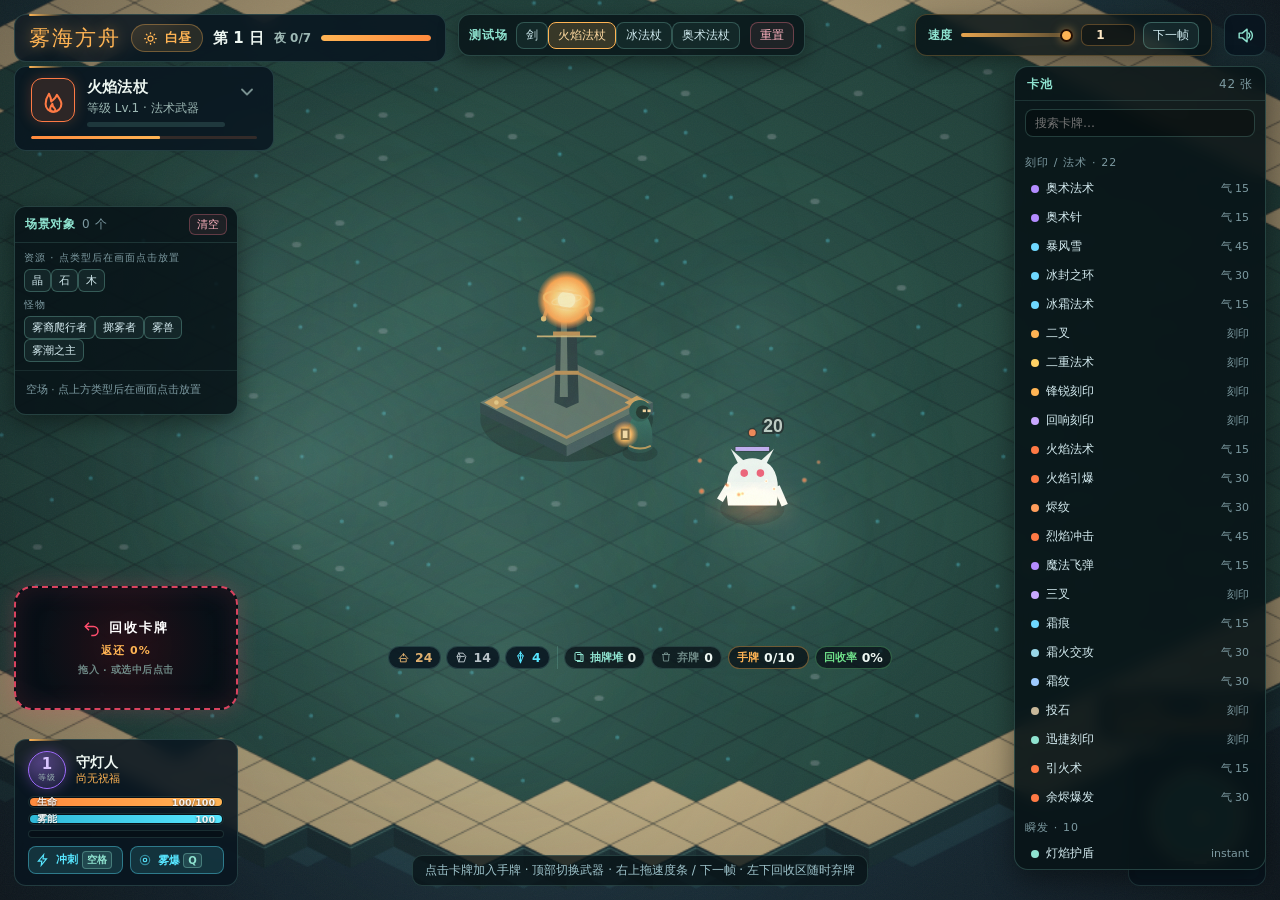
==== testbed.html @ d6f7fd25 "feat(combat): 统一分叉实体弹道并新增测试场 - 分叉弹道改为二次贝塞尔实体：出膛偏角、曲线汇聚、途中按实体碰撞结算 - 余烬爆发改为纯刻印修饰，落点取前一张卡，不独立施放 - 投石特效改" ====
<!DOCTYPE html>
<html lang="zh-CN">
<head>
<meta charset="UTF-8">
<meta name="viewport" content="width=device-width, initial-scale=1.0, maximum-scale=1.0, user-scalable=no">
<title>雾海方舟 · 测试场</title>
<link rel="icon" type="image/svg+xml" href="assets/favicon.svg">
<link rel="stylesheet" href="css/style.css">
<style>
  /* 测试场：隐藏开局、暂停、黎明、结算、存档、图鉴等流程层 */
  #menu,#dawnOv,#pauseOv,#endOv,#slotOv,#confirmOv,#codexOv{display:none!important;}
  #btnPause,#btnNight{display:none!important;}
  /* 顶部武器切换：紧贴流程 HUD 右侧（位置由 JS 量 topLeft 后锚定） */
  #tbWeap{position:fixed;top:14px;left:320px;height:42px;z-index:40;display:flex;align-items:center;gap:6px;
    padding:0 10px;border-radius:12px;background:rgba(8,20,24,.82);border:1px solid rgba(143,227,208,.22);
    box-shadow:0 6px 20px rgba(0,0,0,.35);backdrop-filter:blur(6px);font-size:12px;color:#bfe8f5;white-space:nowrap;}
  #tbWeap>b{color:#8fe3d0;letter-spacing:.08em;font-weight:700;margin-right:2px;}
  .tbWeap{border:1px solid rgba(143,227,208,.25);background:rgba(143,227,208,.06);color:#cfe9ee;
    border-radius:8px;padding:4px 9px;font-size:12px;cursor:pointer;transition:.15s;font-family:inherit;}
  .tbWeap:hover{background:rgba(143,227,208,.16);border-color:rgba(143,227,208,.5);}
  .tbWeap.on{background:rgba(255,180,84,.18);border-color:#ffb454;color:#ffd9a0;}
  #tbWeap #tbReset{margin-left:4px;border-color:rgba(255,122,144,.35);color:#ffb3c0;background:rgba(255,122,144,.08);}
  /* 顶部速度控制：紧贴右上按钮组左侧（位置由 JS 量 topRight 后锚定） */
  #tbSpeed{position:fixed;top:14px;right:70px;height:42px;z-index:40;display:flex;align-items:center;gap:8px;
    padding:0 12px;border-radius:12px;background:rgba(8,20,24,.82);border:1px solid rgba(255,180,84,.26);
    box-shadow:0 6px 20px rgba(0,0,0,.35);backdrop-filter:blur(6px);font-size:12px;color:#ffd9a0;white-space:nowrap;}
  #tbSpeed .lbl{color:#8fe3d0;letter-spacing:.06em;font-weight:700;}
  #tbSpeedRange{-webkit-appearance:none;appearance:none;width:112px;height:4px;border-radius:3px;
    background:linear-gradient(90deg,rgba(255,180,84,.9),rgba(255,180,84,.22));outline:none;cursor:pointer;}
  #tbSpeedRange::-webkit-slider-thumb{-webkit-appearance:none;width:13px;height:13px;border-radius:50%;
    background:#ffb454;border:2px solid #241005;box-shadow:0 0 10px rgba(255,180,84,.55);cursor:pointer;}
  #tbSpeedRange::-moz-range-thumb{width:13px;height:13px;border:2px solid #241005;border-radius:50%;background:#ffb454;}
  #tbSpeedNum{width:54px;padding:3px 6px;border-radius:7px;border:1px solid rgba(255,180,84,.3);
    background:rgba(0,0,0,.35);color:#ffe9c6;font-size:12px;font-weight:700;text-align:center;font-family:inherit;}
  #tbSpeedNum:focus{outline:none;border-color:#ffb454;}
  #tbStep{border:1px solid rgba(143,227,208,.3);background:rgba(143,227,208,.08);color:#cfe9ee;
    border-radius:8px;padding:4px 9px;font-size:12px;cursor:pointer;font-family:inherit;transition:.15s;}
  #tbStep:hover{background:rgba(143,227,208,.18);border-color:rgba(143,227,208,.55);}
  #tbStep:active{transform:translateY(1px);}
  /* 场景对象：默认空场，点类型后在画面点击放置 */
  #tbScene{position:fixed;left:14px;top:206px;width:224px;max-height:calc(100vh - 545px);z-index:40;
    display:flex;flex-direction:column;border-radius:12px;background:rgba(8,20,24,.88);
    border:1px solid rgba(143,227,208,.2);box-shadow:0 8px 22px rgba(0,0,0,.4);
    color:#cfe9ee;font-size:12px;overflow:hidden;}
  .tbSceneHead{display:flex;align-items:center;gap:6px;padding:7px 10px;border-bottom:1px solid rgba(143,227,208,.14);
    color:#8fe3d0;font-weight:700;letter-spacing:.06em;}
  .tbSceneHead em{font-style:normal;color:#7d9aa1;font-weight:400;}
  .tbSceneHead button{margin-left:auto;border:1px solid rgba(255,122,144,.3);background:rgba(255,122,144,.08);
    color:#ffb3c0;border-radius:6px;padding:2px 7px;font-size:11px;cursor:pointer;font-family:inherit;}
  .tbSpawn{padding:6px 9px 8px;display:flex;flex-wrap:wrap;gap:4px;align-items:center;
    border-bottom:1px solid rgba(143,227,208,.1);}
  .tbSpawnL{width:100%;color:#7d9aa1;font-size:10px;letter-spacing:.1em;margin-top:2px;}
  .tbType{border:1px solid rgba(143,227,208,.28);background:rgba(143,227,208,.07);color:#d6edf2;
    border-radius:6px;padding:3px 7px;font-size:11px;cursor:pointer;font-family:inherit;transition:.12s;}
  .tbType:hover{background:rgba(143,227,208,.18);border-color:rgba(143,227,208,.55);}
  .tbType.on{background:rgba(255,180,84,.2);border-color:#ffb454;color:#ffd9a0;}
  #tbSceneList{flex:1;overflow:auto;padding:3px 8px 8px;}
  .tbObj{display:flex;align-items:center;gap:6px;padding:3px 2px;border-bottom:1px solid rgba(143,227,208,.07);}
  .tbObj span{flex:1;min-width:0;overflow:hidden;text-overflow:ellipsis;white-space:nowrap;}
  .tbObj em{font-style:normal;color:#7d9aa1;font-size:10px;flex:none;}
  .tbObj button{border:1px solid rgba(255,122,144,.3);background:rgba(255,122,144,.08);color:#ffb3c0;
    border-radius:5px;width:18px;height:18px;line-height:1;padding:0;cursor:pointer;font-family:inherit;}
  .tbEmpty{color:#7d9aa1;font-size:10.5px;padding:8px 3px;line-height:1.5;}
  /* 卡池面板：整体上移 */
  #tbPool{position:fixed;right:14px;top:66px;width:252px;max-height:calc(100vh - 96px);z-index:40;
    display:flex;flex-direction:column;border-radius:14px;background:rgba(8,20,24,.9);
    border:1px solid rgba(143,227,208,.22);box-shadow:0 10px 28px rgba(0,0,0,.42);backdrop-filter:blur(8px);
    color:#cfe9ee;font-size:12px;overflow:hidden;}
  #tbPool .tbHead{display:flex;align-items:center;justify-content:space-between;padding:9px 12px 7px;
    border-bottom:1px solid rgba(143,227,208,.14);color:#8fe3d0;font-weight:700;letter-spacing:.06em;}
  #tbPool .tbHead em{font-style:normal;color:#7d9aa1;font-weight:400;}
  #tbSearch{margin:8px 10px;padding:6px 9px;border-radius:8px;border:1px solid rgba(143,227,208,.22);
    background:rgba(0,0,0,.3);color:#dffaff;font-size:12px;outline:none;}
  #tbSearch:focus{border-color:rgba(143,227,208,.55);}
  #tbPoolList{flex:1;overflow:auto;padding:2px 8px 10px;}
  #tbPoolList::-webkit-scrollbar{width:6px;}
  #tbPoolList::-webkit-scrollbar-thumb{background:rgba(143,227,208,.28);border-radius:4px;}
  .tbGroup{margin:8px 2px 4px;color:#7d9aa1;font-size:11px;letter-spacing:.1em;}
  .tbCard{display:flex;align-items:center;gap:7px;padding:5px 7px;border-radius:8px;cursor:pointer;
    border:1px solid transparent;transition:.12s;color:#d6edf2;}
  .tbCard:hover{background:rgba(143,227,208,.1);border-color:rgba(143,227,208,.28);}
  .tbCard i{width:8px;height:8px;border-radius:50%;flex:none;background:#8fe3d0;}
  .tbCard span{flex:1;min-width:0;overflow:hidden;text-overflow:ellipsis;white-space:nowrap;}
  .tbCard em{font-style:normal;color:#7d9aa1;font-size:11px;flex:none;}
  #tbHint{position:fixed;left:50%;bottom:14px;transform:translateX(-50%);z-index:40;
    padding:6px 12px;border-radius:10px;background:rgba(8,20,24,.78);border:1px solid rgba(143,227,208,.18);
    color:#9fc4cc;font-size:12px;pointer-events:none;white-space:nowrap;max-width:96vw;overflow:hidden;text-overflow:ellipsis;}
  /* 速度由顶部的精确滑杆接管，1×/2× 按钮退场 */
  #btnSpeed{display:none!important;}
  /* 回收区：常显，随时弃牌；挪到左下（玩家面板正上方），避开手牌与卡池 */
  #hud #recycleZone{left:14px;right:auto;bottom:190px;width:224px;height:124px;
    opacity:1!important;visibility:visible!important;pointer-events:auto!important;
    transform:none;animation:none!important;}
  #hud #recycleZone.dragOver{transform:scale(1.04);}
  #hud #recycleZone .rzHead{font-size:13px;letter-spacing:2px;}
  @media (max-width:1180px){
    #tbWeap{padding:0 8px;gap:4px;font-size:11px;}
    #tbWeap>b{display:none;}
    .tbWeap{padding:3px 7px;font-size:11px;}
    #tbSpeed{padding:0 9px;gap:6px;}
    #tbSpeedRange{width:74px;}
    #tbHint{display:none;}
  }
</style>
</head>
<body>
<canvas id="cv"></canvas>
<canvas id="fxcv"></canvas>
<div id="grain"></div><div id="hurtFx"></div><div id="coreFx"></div>

<div id="hud" class="hidden">
  <div id="topLeft" class="panel">
    <span id="logoMini">雾海方舟</span>
    <span id="phaseChip"><svg viewBox="0 0 24 24" fill="none" stroke="currentColor" stroke-width="2"><circle cx="12" cy="12" r="4"/><path d="M12 2v3M12 19v3M2 12h3M19 12h3M4.9 4.9l2.1 2.1M17 17l2.1 2.1M19.1 4.9L17 7M7 17l-2.1 2.1"/></svg><em id="phaseName" style="font-style:normal">白昼</em></span>
    <span id="dayLabel">第 1 日</span>
    <span id="nightLabel">夜 0/–</span>
    <span id="phaseBarWrap"><span id="phaseBar"></span></span>
  </div>
  <div id="weaponHud" class="panel">
    <span id="weaponHudIcon"></span>
    <div class="whBody">
      <b id="weaponHudName">剑</b>
      <span class="whSub">等级 <span id="weaponHudLv">Lv.1</span> · <span id="weaponHudRoute">近战武器</span></span>
      <span id="weaponHudXpWrap"><span id="weaponHudXp"></span></span>
    </div>
    <span id="weaponHudChev"><svg viewBox="0 0 24 24" fill="none" stroke="currentColor" stroke-width="2.2" stroke-linecap="round" stroke-linejoin="round"><path d="M6 9l6 6 6-6"/></svg></span>
    <div id="weaponSlots"><div id="weaponSlotsRow"></div></div>
    <div id="castBar" aria-hidden="true"><i id="castFill"></i></div>
  </div>
  <div id="topRight">
    <button class="iconBtn" id="btnNight" aria-label="提前入夜" title="提前入夜 (N)"><svg viewBox="0 0 24 24" fill="none" stroke="currentColor" stroke-width="2"><path d="M20 14A8.5 8.5 0 019.5 3.5 8.5 8.5 0 1020 14z"/></svg></button>
    <button class="iconBtn" id="btnSpeed" aria-label="速度">1×</button>
    <button class="iconBtn" id="btnMute" aria-label="音效"></button>
    <button class="iconBtn" id="btnPause" aria-label="暂停"><svg viewBox="0 0 24 24" fill="currentColor"><rect x="6" y="4" width="4" height="16" rx="1"/><rect x="14" y="4" width="4" height="16" rx="1"/></svg></button>
  </div>
  <div id="banner"><h2></h2><p></p></div>
  <div id="toasts"></div>

  <div id="playerPanel" class="panel">
    <div id="ppTop">
      <div id="lvlBadge"><b id="lvlNum">1</b><i>等级</i></div>
      <div style="min-width:0">
        <div id="ppName">守灯人</div>
        <div id="ppStacks"></div>
      </div>
    </div>
    <div class="bar" id="hpBar"><span></span><label><em style="font-style:normal">生命</em><em style="font-style:normal" id="hpTxt">100/100</em></label></div>
    <div class="bar" id="enBar"><span></span><label><em style="font-style:normal" id="enLabel">雾能</em><em style="font-style:normal" id="enTxt">100</em></label></div>
    <div class="bar" id="shieldBar" style="display:none"><span></span><label><em style="font-style:normal">护盾</em><em style="font-style:normal" id="shieldTxt">0</em></label></div>
    <div class="bar" id="xpBar"><span></span></div>
    <div id="cdRow">
      <div class="cdPip" id="dashPip"><span class="fill"></span><svg viewBox="0 0 24 24" fill="none" stroke="currentColor" stroke-width="2"><path d="M13 3L4 14h6l-1 7 9-11h-6l1-7z"/></svg><em>冲刺 <span class="kb kb-hint">空格</span></em></div>
      <div class="cdPip" id="novaPip"><span class="fill"></span><svg viewBox="0 0 24 24" fill="none" stroke="currentColor" stroke-width="2"><circle cx="12" cy="12" r="3"/><circle cx="12" cy="12" r="8" opacity=".5"/></svg><em>雾爆 <span class="kb kb-hint">Q</span></em></div>
    </div>
  </div>

  <div id="handArea">
    <div id="handMeta">
      <div id="resRow"></div>
      <span class="pileChip draw"><svg viewBox="0 0 24 24" fill="none" stroke="currentColor" stroke-width="2"><rect x="4" y="3" width="12" height="16" rx="2"/><path d="M8 7h12v14H8"/></svg>抽牌堆 <b id="drawN">0</b></span>
      <span class="pileChip disc"><svg viewBox="0 0 24 24" fill="none" stroke="currentColor" stroke-width="2"><path d="M4 7h16M9 7V4h6v3M6 7l1 13h10l1-13"/></svg>弃牌 <b id="discN">0</b></span>
      <span class="pileChip limit">手牌 <b id="handN">0/5</b><em id="handWarn"></em></span>
      <span class="pileChip rec">回收率 <b id="recN">0%</b></span>
      <button id="repairBtn"><svg width="13" height="13" viewBox="0 0 24 24" fill="none" stroke="currentColor" stroke-width="2"><path d="M14.7 6.3a4 4 0 00-5.4 5.4L3 18l3 3 6.3-6.3a4 4 0 005.4-5.4l-2.7 2.7-3-3 2.7-2.7z"/></svg>修复 <span class="kb kb-hint">F</span></button>
    </div>
    <div id="handRow"></div>
  </div>

  <div id="rightBottom">
    <div id="coreWrap" class="panel">
      <div class="cwTop"><span>⬢ 方舟核心</span><span id="coreTxt">600/600</span></div>
      <div class="bar" id="coreBar"><span></span></div>
    </div>
    <div id="mmWrap" class="panel"><canvas id="mm" width="132" height="132"></canvas></div>
  </div>
  <div id="recycleZone" class="recycleZone" role="button" tabindex="0" aria-label="回收超额手牌">
    <div class="rzHead"><svg viewBox="0 0 24 24" fill="none" stroke="currentColor" stroke-width="2"><path d="M8 5 3 10l5 5"/><path d="M3 10h11a6 6 0 0 1 0 12h-3"/></svg><b>回收卡牌</b></div>
    <div class="rzBack">返还 <b id="recycleBack">0%</b></div>
    <div class="rzHint">拖入 · 或选中后点击</div>
  </div>
</div>

<div id="dragCard"></div>

<div id="touchUI">
  <div id="stick"><div id="knob"></div></div>
  <button class="tBtn" id="btnDash"><svg viewBox="0 0 24 24" fill="none" stroke="currentColor" stroke-width="2"><path d="M13 3L4 14h6l-1 7 9-11h-6l1-7z"/></svg>冲刺</button>
  <button class="tBtn" id="btnNova"><svg viewBox="0 0 24 24" fill="none" stroke="currentColor" stroke-width="2"><circle cx="12" cy="12" r="3"/><circle cx="12" cy="12" r="8" opacity=".5"/></svg>雾爆</button>
</div>

<!-- 流程遮罩保留 DOM 供引擎绑定，测试场样式里已统一隐藏 -->
<div class="overlay show" id="menu"><div class="scrim"></div><div id="menuPanel" data-view="title">
  <section class="menuView" data-view="title"><div class="menuHead"><h1 id="gameTitle">雾海方舟</h1><div id="gameSub">孤灯不灭</div></div>
  <div id="saveWarn" class="saveWarn" hidden><b>存档异常</b><span id="saveWarnText"></span><button id="saveWarnAck" aria-label="知道了">知道了</button></div>
  <div class="menuFoot"><button id="startBtn">开始</button><button id="btnContinue">继续</button><button class="mBtn book" id="btnCodexMenu">图鉴</button></div></section>
  <section class="menuView" data-view="prep"><div class="prepHead"><h2>出航准备</h2></div><div class="menuScroll">
    <button id="prepWeaponBtn" class="prepWeaponBtn" aria-expanded="false"><span id="prepWeaponIcon"></span><span class="prepWeaponText"><small>当前武器</small><b id="prepWeaponName">剑</b></span><em>更换</em></button>
    <div class="secT">雾潮强度</div><div id="diffRow"></div><p class="prepNote" id="prepMageNote"></p>
    <div class="secT">文明传承</div><div id="emberRow"><span id="emberCount"><span id="emberNum">0</span> 火种</span><span id="bestChip"></span></div><div id="blessList"></div>
    <div class="secT">操作</div><div id="ctrlGrid"></div></div>
    <div class="weaponDrop" id="weaponDrop" role="dialog" aria-label="选择武器"><div class="weaponList" id="weaponGrid"></div></div>
    <div class="prepFoot"><button id="launchBtn">启航</button><button class="mBtn" id="btnPrepBack">返回</button></div></section>
  <section class="menuView" data-view="load"><div class="prepHead"><h2>存档</h2></div><div class="menuScroll"><div id="menuSlotList"></div></div>
  <div class="prepFoot"><button class="mBtn" id="btnLoadBack">返回</button></div></section>
</div></div>

<div class="overlay" id="dawnOv" role="dialog" aria-modal="true"><div class="scrim"></div><div class="dawnBox">
  <div class="dawnStep" id="dawnStep">1 / 2</div><div class="dawnTitle" id="dawnTitle">黎明</div><div class="dawnSub" id="dawnSub"></div>
  <div class="pickRow" id="dawnRow"></div><button class="skipBtn" id="dawnSkip">跳过</button></div></div>

<div class="overlay" id="pauseOv" role="dialog" aria-modal="true"><div class="scrim"></div><div class="modalBox pausePanel">
  <div class="pausePages" id="pausePages">
    <section class="pausePage" data-pg="main"><h2>暂停</h2><button class="mBtn primary" id="btnResume">继续</button>
      <button class="mBtn" id="btnSave">存档</button><button class="mBtn" id="btnCodexPause">图鉴</button>
      <button class="mBtn" id="btnRestart">重新开始</button><button class="mBtn" id="btnToTitle">返回标题</button></section>
    <section class="pausePage" data-pg="slots"><h2>存档位</h2><div class="msub" id="pauseSlotSub"></div><div id="pauseSlotList"></div>
      <button class="mBtn ghost" id="btnPauseSlotBack">返回</button></section>
    <section class="pausePage" data-pg="confirm"><div class="confirmPage"><h2 id="pauseCfmTitle"></h2><div class="msub" id="pauseCfmSub"></div>
      <button class="mBtn primary" id="pauseCfmYes">确认</button><button class="mBtn" id="pauseCfmNo">取消</button></div></section>
  </div></div></div>

<div class="overlay" id="endOv" role="dialog" aria-modal="true"><div class="scrim"></div><div class="modalBox">
  <h2 id="endTitle"></h2><div class="msub" id="endSub"></div><div id="statsGrid"></div>
  <div id="emberGainRow"><span>火种</span><span id="emberGain">+0</span><span id="emberTotal"></span></div>
  <button class="mBtn primary" id="btnAgain">再次远航</button><button class="mBtn book" id="btnEndless">继续守护</button>
  <button class="mBtn" id="btnTitle2">返回标题</button></div></div>

<div class="overlay" id="slotOv" role="dialog" aria-modal="true" aria-label="存档位"><div class="scrim"></div><div class="modalBox slotBox">
  <h2 id="slotTitle">存档位</h2><div id="slotList"></div><button class="mBtn" id="slotDelete">删除存档</button>
  <button class="mBtn" id="slotBack">返回</button></div></div>

<div class="overlay" id="confirmOv" role="alertdialog" aria-modal="true" aria-labelledby="confirmTitle"><div class="scrim"></div><div class="modalBox confirmBox">
  <h2 id="confirmTitle"></h2><div class="msub" id="confirmSub"></div><button class="mBtn primary" id="confirmYes">确认</button>
  <button class="mBtn" id="confirmNo">取消</button></div></div>

<div class="overlay" id="codexOv" role="dialog" aria-modal="true" aria-label="雾海图鉴"><div class="scrim"></div><div id="codexPanel">
  <div class="cxHead"><h2>雾海图鉴</h2><div class="cxHeadMeta"><span id="cxCount">— 条</span></div>
    <button id="cxClose" aria-label="关闭"><svg viewBox="0 0 24 24" fill="none" stroke="currentColor" stroke-width="2.2" stroke-linecap="round"><path d="M6 6l12 12M18 6L6 18"/></svg></button></div>
  <div class="cxTools"><label class="cxSearchWrap"><input id="cxSearch" type="search" placeholder="搜索" autocomplete="off"></label><div id="cxCats"></div></div>
  <div class="cxBody"><div id="cxList"></div><div id="cxDetail">
    <div class="cxDTop"><div class="cxVis"><canvas id="cxPreview"></canvas><div id="cxIcon"></div></div>
      <div class="cxDHead"><div id="cxName">—</div><div id="cxTags"></div><p id="cxDesc"></p></div></div>
    <div id="cxStats"></div><div class="cxRelT">相关条目</div><div id="cxRel"></div>
    <div id="cxTagT" class="cxRelT">标签</div><div id="cxEntryTags"></div></div></div>
  <div class="cxFoot"><span id="cxFootL">雾海方舟 · 记录册</span><span class="kb-hint">Esc 关闭</span></div>
</div></div>

<!-- 测试场专用 UI -->
<div id="tbWeap"><b>测试场</b><span id="tbWeapons"></span><button class="tbWeap" id="tbReset">重置</button></div>
<div id="tbSpeed" title="游戏速度 0~1（0=冻结，1=正常）；可拖拽、可填写，也可单帧步进">
  <span class="lbl">速度</span>
  <input id="tbSpeedRange" type="range" min="0" max="1" step="0.1" value="1" aria-label="游戏速度">
  <input id="tbSpeedNum" type="number" min="0" max="1" step="0.1" value="1" aria-label="游戏速度数值">
  <button id="tbStep" title="前进一帧（1/60 秒）">下一帧</button>
</div>
<div id="tbScene">
  <div class="tbSceneHead">场景对象 <em id="tbSceneCount"></em><button id="tbSceneClear">清空</button></div>
  <div class="tbSpawn">
    <span class="tbSpawnL">资源 · 点类型后在画面点击放置</span><span id="tbResTypes"></span>
    <span class="tbSpawnL">怪物</span><span id="tbFoeTypes"></span>
  </div>
  <div id="tbSceneList"></div>
</div>
<div id="tbPool">
  <div class="tbHead">卡池 <em id="tbPoolCount"></em></div>
  <input id="tbSearch" type="search" placeholder="搜索卡牌…" autocomplete="off">
  <div id="tbPoolList"></div>
</div>
<div id="tbHint">点击卡牌加入手牌 · 顶部切换武器 · 右上拖速度条 / 下一帧 · 左下回收区随时弃牌</div>

<script src="js/00-core.js"></script>
<script src="js/01-audio.js"></script>
<script src="js/02-world.js"></script>
<script src="js/03-data.js"></script>
<script src="js/04-state.js"></script>
<script src="js/05-input.js"></script>
<script src="js/06-hand.js"></script>
<script src="js/07-combat.js"></script>
<script src="js/07b-spells.js"></script>
<script src="js/08-progress.js"></script>
<script src="js/09-render.js"></script>
<script src="js/vendor/three.min.js"></script>
<script src="js/09b-fx.js"></script>
<script src="js/10-ui.js"></script>
<script src="js/11-main.js"></script>
<script src="js/testbed.js"></script>
</body>
</html>
---- css/style.css ----
:root{
  --ink:#07131c; --deep:#0c2231; --sea:#0e2c3c;
  --panel:rgba(9,22,32,.86); --panel2:rgba(13,32,45,.94);
  --line:rgba(143,227,208,.18); --line2:rgba(143,227,208,.34);
  --mist:#8fe3d0; --cyan:#57e6ff; --amber:#ffb454; --ember:#ff8a3d;
  --violet:#a06bff; --danger:#ff4d6d; --leaf:#6fe08a; --warn:#ffd166;
  --text:#eef7f2; --dim:#9db8b4; --dim2:#6f8a87;
  --wood:#e0b070; --stone:#b9c4c9; --crys:#57e6ff;
  --disp:'Ma Shan Zheng','Noto Serif SC',serif;
  --body:'Noto Sans SC',system-ui,sans-serif;
  --cw:128px; --ch:179.2px;
}
*{margin:0;padding:0;box-sizing:border-box;-webkit-tap-highlight-color:transparent}
html,body{height:100%;overflow:hidden;background:var(--ink);font-family:var(--body);color:var(--text)}
button{font-family:var(--body);cursor:pointer;border:none;background:none;color:inherit}
input{font-family:var(--body)}
button:focus-visible,input:focus-visible{outline:2px solid var(--amber);outline-offset:2px}
::-webkit-scrollbar{width:10px;height:10px}
::-webkit-scrollbar-track{background:rgba(143,227,208,.05);border-radius:8px}
::-webkit-scrollbar-thumb{background:linear-gradient(180deg,var(--amber),var(--ember));border-radius:8px;border:2px solid rgba(7,19,28,.6)}
::-webkit-scrollbar-thumb:hover{background:linear-gradient(180deg,#ffc878,var(--amber))}
*{scrollbar-width:thin;scrollbar-color:var(--ember) rgba(143,227,208,.06)}

#cv{position:fixed;inset:0;width:100%;height:100%;display:block;touch-action:none}
#fxcv{position:fixed;inset:0;width:100%;height:100%;display:block;pointer-events:none;z-index:2}
#grain{position:fixed;inset:0;pointer-events:none;opacity:.05;z-index:3;
  background-image:url("data:image/svg+xml,%3Csvg xmlns='http://www.w3.org/2000/svg' width='140' height='140'%3E%3Cfilter id='n'%3E%3CfeTurbulence type='fractalNoise' baseFrequency='0.9' numOctaves='2'/%3E%3C/filter%3E%3Crect width='140' height='140' filter='url(%23n)' opacity='0.9'/%3E%3C/svg%3E")}
#hurtFx{position:fixed;inset:0;pointer-events:none;z-index:4;opacity:0;transition:opacity .12s;
  background:radial-gradient(ellipse at center,transparent 46%,rgba(255,77,109,.45) 100%)}
#coreFx{position:fixed;inset:0;pointer-events:none;z-index:4;opacity:0;
  background:radial-gradient(ellipse at center,transparent 55%,rgba(255,138,61,.35) 100%)}

#hud{position:fixed;inset:0;z-index:10;pointer-events:none;font-size:14px}
#hud.hidden{display:none}
.panel{background:var(--panel);border:1px solid var(--line);border-radius:12px;
  backdrop-filter:blur(8px);-webkit-backdrop-filter:blur(8px);position:relative}
.panel::before{content:'';position:absolute;top:-1px;left:14px;width:34px;height:2px;
  background:linear-gradient(90deg,var(--amber),transparent);border-radius:2px}

#topLeft{position:absolute;top:14px;left:14px;display:flex;align-items:center;gap:10px;padding:9px 14px}
#logoMini{font-family:var(--disp);font-size:21px;color:var(--amber);text-shadow:0 0 14px rgba(255,180,84,.5);letter-spacing:2px}
#phaseChip{display:flex;align-items:center;gap:7px;padding:4px 11px;border-radius:20px;font-weight:700;font-size:13px;
  background:rgba(255,180,84,.12);border:1px solid rgba(255,180,84,.35);color:var(--amber);transition:all .5s}
#phaseChip.night{background:rgba(160,107,255,.14);border-color:rgba(160,107,255,.45);color:#c9a8ff}
#phaseChip svg{width:15px;height:15px}
#dayLabel{font-weight:900;font-size:15px}
#nightLabel{color:var(--dim);font-size:12px;font-weight:700}
#phaseBarWrap{width:110px;height:6px;border-radius:4px;background:rgba(143,227,208,.12);overflow:hidden}
#phaseBar{display:block;height:100%;width:100%;border-radius:4px;transform-origin:left;
  background:linear-gradient(90deg,var(--amber),var(--ember));transition:background .5s}
#phaseBar.night{background:linear-gradient(90deg,var(--violet),var(--danger))}

/* 武器卡：槽位规格按 48px 物品槽标准放大（52px 槽 / 6px 沟槽 / 图标 34px） */
#weaponHud{position:absolute;top:66px;left:14px;display:flex;flex-wrap:wrap;align-items:flex-start;
  column-gap:12px;row-gap:0;padding:11px 16px;width:260px;z-index:11;
  pointer-events:auto;cursor:pointer;
  transition:width .3s cubic-bezier(.22,1,.36,1),padding .3s cubic-bezier(.22,1,.36,1),
    border-color .2s,box-shadow .3s}
#weaponHud:hover{border-color:color-mix(in srgb, var(--wc, currentColor) 50%, var(--line));
  box-shadow:0 4px 18px rgba(0,0,0,.34)}
#weaponHud.slotsOpen{width:var(--slotW,386px);
  border-color:color-mix(in srgb, var(--wc, currentColor) 40%, var(--line));
  box-shadow:0 8px 30px rgba(0,0,0,.5)}
#weaponHudIcon{width:44px;height:44px;border-radius:11px;display:grid;place-items:center;flex:none;
  background:color-mix(in srgb, var(--wc, currentColor) 14%, transparent);
  border:1.5px solid var(--wc, currentColor);box-shadow:0 0 14px color-mix(in srgb, var(--wc, currentColor) 24%, transparent);
  transition:transform .28s cubic-bezier(.22,1,.36,1)}
#weaponHudIcon svg{width:27px;height:27px}
#weaponHudChev{flex:none;width:20px;height:20px;color:var(--dim);opacity:.75;margin-top:4px;
  transition:transform .3s cubic-bezier(.22,1,.36,1),color .2s}
#weaponHudChev svg{width:100%;height:100%;display:block}
#weaponHud:hover #weaponHudChev{color:var(--text)}
#weaponHud.slotsOpen #weaponHudChev{transform:rotate(180deg);color:var(--wc, currentColor)}
.whBody{flex:1;min-width:0}
#weaponHud b{display:block;font-size:15px;line-height:1.3;letter-spacing:.2px;color:var(--text)}
.whSub{display:block;font-size:12px;line-height:1.4;color:var(--dim);margin-top:2px}
#weaponHudXpWrap{display:block;width:100%;height:5px;border-radius:3px;margin-top:6px;
  background:rgba(143,227,208,.15);overflow:hidden}
#weaponHudXp{display:block;height:100%;width:100%;border-radius:3px;transform-origin:left;
  background:linear-gradient(90deg,var(--amber),var(--ember));transition:transform .2s}
/* 槽位区：0fr→1fr 高度过渡 + 淡入上移，收起时同样有反向动画 */
#weaponSlots{flex:0 0 100%;display:grid;grid-template-rows:0fr;opacity:0;margin-top:0;overflow:hidden;
  transition:grid-template-rows .3s cubic-bezier(.22,1,.36,1),opacity .24s ease,margin-top .3s cubic-bezier(.22,1,.36,1)}
#weaponSlots.open{grid-template-rows:1fr;opacity:1;margin-top:12px}
#weaponSlotsRow{overflow:hidden;min-height:0;display:flex;gap:8px;flex-wrap:nowrap;align-items:flex-start;
  max-width:calc(100vw - 44px)}
.wslot{display:flex;flex-direction:column;align-items:center;gap:6px;width:68px;flex:none;padding-top:8px;
  animation:slotIn .28s cubic-bezier(.22,1,.36,1) backwards}
#weaponSlotsRow .wslot:nth-child(1){animation-delay:.02s}
#weaponSlotsRow .wslot:nth-child(2){animation-delay:.05s}
#weaponSlotsRow .wslot:nth-child(3){animation-delay:.08s}
#weaponSlotsRow .wslot:nth-child(4){animation-delay:.11s}
#weaponSlotsRow .wslot:nth-child(5){animation-delay:.14s}
#weaponSlotsRow .wslot:nth-child(6){animation-delay:.17s}
/* 节奏条：施放延迟段用武器色，整轮充能段转暖色；空手法杖不涨条 */
#castBar{flex:0 0 100%;height:3px;border-radius:2px;margin-top:9px;overflow:hidden;
  background:color-mix(in srgb,var(--wc,var(--mist)) 16%,transparent)}
#castFill{display:block;height:100%;width:100%;border-radius:2px;transform-origin:left;transform:scaleX(1);
  background:var(--wc,var(--mist));transition:transform .06s linear,background .18s}
#castBar.reload #castFill{background:linear-gradient(90deg,var(--ember),var(--amber))}
#castBar.idle{background:rgba(255,77,109,.18)}
#castBar.starved #castFill{background:#e2504a}
#castBar.starved{background:rgba(226,80,74,.22)}
@keyframes slotIn{from{opacity:0;transform:translateY(-6px) scale(.82)}to{opacity:1;transform:none}}
.wslotBox{width:62px;height:62px;border-radius:14px;display:grid;place-items:center;transition:transform .16s ease}
.wslot.empty .wslotBox{border:1.5px dashed rgba(143,227,208,.3);background:rgba(143,227,208,.05)}
.wslot.filled .wslotBox{border:1.5px solid currentColor;background:color-mix(in srgb, currentColor 18%, transparent);
  box-shadow:0 0 14px color-mix(in srgb, currentColor 28%, transparent)}
.wslotBox svg{width:36px;height:36px}
.wslotName{font-size:12px;line-height:1.2;color:var(--dim);letter-spacing:.2px;text-align:center;max-width:68px;
  overflow:hidden;text-overflow:ellipsis;white-space:nowrap}
.wslot.filled .wslotName{color:currentColor;opacity:.9}
.wslot:hover .wslotBox{transform:translateY(-2px) scale(1.05)}
.wslot.filled .wslotBox{cursor:grab}
.wslot.filled.dragging .wslotBox{cursor:grabbing;opacity:.45}
#weaponSlotsRow.noSpell .wslot.empty .wslotBox{border-color:rgba(255,77,109,.5);background:rgba(255,77,109,.07)}
.wslot.filled{cursor:pointer}

#topRight{position:absolute;top:14px;right:14px;display:flex;gap:8px;pointer-events:auto}
.iconBtn{width:42px;height:42px;border-radius:11px;display:flex;align-items:center;justify-content:center;
  background:var(--panel);border:1px solid var(--line);color:var(--mist);transition:all .15s}
.iconBtn:hover{border-color:var(--amber);color:var(--amber);transform:translateY(-2px);box-shadow:0 4px 16px rgba(255,180,84,.25)}
.iconBtn svg{width:19px;height:19px}
.iconBtn.warnState{color:var(--danger);border-color:rgba(255,77,109,.5)}
#btnSpeed{font-weight:900;font-size:13px}

#banner{position:absolute;top:74px;left:50%;transform:translateX(-50%);text-align:center;opacity:0;pointer-events:none;width:max-content;max-width:92vw}
#banner.show{animation:bannerIn 2.6s ease forwards}
#banner h2{font-family:var(--disp);font-size:clamp(28px,5vw,44px);letter-spacing:6px;color:var(--amber);
  text-shadow:0 0 24px rgba(255,180,84,.6),0 2px 4px rgba(0,0,0,.7)}
#banner.night h2{color:#c9a8ff;text-shadow:0 0 24px rgba(160,107,255,.7),0 2px 4px rgba(0,0,0,.7)}
#banner.danger h2{color:var(--danger);text-shadow:0 0 24px rgba(255,77,109,.7),0 2px 4px rgba(0,0,0,.7)}
#banner p{color:var(--dim);font-size:13px;margin-top:2px;text-shadow:0 1px 3px #000}
#banner p:empty{display:none}
@keyframes bannerIn{0%{opacity:0;transform:translateX(-50%) translateY(-14px) scale(.94)}
  12%{opacity:1;transform:translateX(-50%) translateY(0) scale(1)}78%{opacity:1}100%{opacity:0;transform:translateX(-50%) translateY(6px)}}
#toasts{position:absolute;top:14px;left:50%;transform:translateX(-50%);display:flex;flex-direction:column;gap:6px;align-items:center;margin-top:50px}
.toast{background:var(--panel2);border:1px solid var(--line);border-left:3px solid var(--cyan);
  padding:7px 16px;border-radius:9px;font-size:13px;animation:toastIn 2.6s ease forwards;
  box-shadow:0 4px 18px rgba(0,0,0,.4);white-space:nowrap;max-width:88vw;overflow:hidden;text-overflow:ellipsis}
.toast.warn{border-left-color:var(--warn)} .toast.bad{border-left-color:var(--danger)} .toast.good{border-left-color:var(--leaf)}
@keyframes toastIn{0%{opacity:0;transform:translateY(-8px)}10%{opacity:1;transform:translateY(0)}78%{opacity:1}100%{opacity:0}}

#playerPanel{position:absolute;left:14px;bottom:14px;padding:11px 13px;width:224px;pointer-events:auto}
#ppTop{display:flex;align-items:center;gap:10px;margin-bottom:7px}
#lvlBadge{width:38px;height:38px;border-radius:50%;flex:none;display:flex;flex-direction:column;align-items:center;justify-content:center;
  background:radial-gradient(circle at 35% 30%,rgba(160,107,255,.4),rgba(160,107,255,.1));border:1.5px solid var(--violet);
  box-shadow:0 0 14px rgba(160,107,255,.35)}
#lvlBadge b{font-size:15px;line-height:1;color:#d9c4ff}
#lvlBadge i{font-style:normal;font-size:8px;color:var(--dim);letter-spacing:1px}
#ppName{font-weight:900;font-size:13.5px;display:flex;align-items:center;gap:6px}
#ppStacks{font-size:10.5px;color:var(--amber);min-height:14px;overflow:hidden;text-overflow:ellipsis;white-space:nowrap;max-width:150px}
.bar{position:relative;height:12px;border-radius:7px;background:rgba(7,15,22,.8);border:1px solid rgba(143,227,208,.14);overflow:hidden;margin-top:5px}
.bar>span{position:absolute;inset:1px;border-radius:6px;transform-origin:left;transition:transform .12s linear}
.bar label{position:absolute;inset:0;display:flex;align-items:center;justify-content:space-between;padding:0 8px;
  font-size:9.5px;font-weight:700;color:rgba(255,255,255,.92);text-shadow:0 1px 2px rgba(0,0,0,.8)}
#hpBar>span{background:linear-gradient(90deg,var(--ember),var(--amber))}
#hpBar.low>span{background:linear-gradient(90deg,var(--danger),var(--ember));animation:lowPulse .7s infinite alternate}
@keyframes lowPulse{to{filter:brightness(1.5)}}
#enBar>span{background:linear-gradient(90deg,#2fb9d8,var(--cyan))}
#enBar.mage>span{background:linear-gradient(90deg,#5f6bff,#57e6ff)}
#shieldBar{height:8px}
#shieldBar>span{background:linear-gradient(90deg,#6fe08a,#8fe3d0)}
#xpBar{height:8px}
#xpBar>span{background:linear-gradient(90deg,#7a4fe0,var(--violet))}
#cdRow{display:flex;gap:7px;margin-top:8px}
.cdPip{flex:1;display:flex;align-items:center;gap:6px;background:rgba(7,15,22,.7);border:1px solid var(--line);
  border-radius:8px;padding:4px 7px;font-size:10.5px;font-weight:700;position:relative;overflow:hidden}
.cdPip .fill{position:absolute;inset:0;background:rgba(87,230,255,.16);transform-origin:left}
.cdPip svg{width:14px;height:14px;flex:none;position:relative}
.cdPip em{font-style:normal;position:relative;color:var(--dim)}
.cdPip.ready{border-color:rgba(87,230,255,.5);color:var(--cyan)}
.cdPip.ready em{color:var(--cyan)}
.kb{display:inline-block;min-width:16px;padding:1px 4px;border-radius:4px;background:rgba(143,227,208,.12);
  border:1px solid var(--line2);font-size:10px;font-weight:700;color:var(--mist);text-align:center}

/* ---------- 手牌区 ---------- */
#handArea{position:absolute;left:50%;bottom:12px;transform:translateX(-50%);
  width:min(760px,calc(100vw - 470px));display:flex;flex-direction:column;align-items:center;gap:6px;pointer-events:none}
#resRow{display:flex;gap:5px;pointer-events:auto;padding-right:7px;border-right:1px solid var(--line)}
.resChip{display:flex;align-items:center;gap:5px;padding:3px 8px;border-radius:15px;background:var(--panel);
  border:1px solid var(--line);font-weight:900;font-size:12.5px}
.resChip svg{width:13px;height:13px}
.resChip.bump{animation:bump .3s ease}
@keyframes bump{40%{transform:scale(1.18)}}
#handMeta{display:flex;width:100%;gap:6px;align-items:center;pointer-events:auto;flex-wrap:wrap;justify-content:center}
.pileChip{display:flex;align-items:center;gap:5px;padding:3px 8px;border-radius:14px;font-size:11px;font-weight:700;
  background:rgba(7,15,22,.72);border:1px solid var(--line);color:var(--dim)}
.pileChip b{color:var(--text);font-size:12.5px}
.pileChip svg{width:12px;height:12px}
.pileChip.draw{color:var(--mist)} .pileChip.disc{color:var(--dim2)}
.pileChip.limit{color:var(--amber);border-color:rgba(255,180,84,.4)}
.pileChip.limit b{display:inline-block}
.pileChip.limit em{font-style:normal;font-size:10px;font-weight:900;color:var(--danger);letter-spacing:.4px}
.pileChip.limit.over{color:#fff;border-color:rgba(255,77,109,.75);background:rgba(255,77,109,.16);box-shadow:0 0 14px rgba(255,77,109,.32)}
.pileChip.limit.over b{color:var(--danger)}
.pileChip.limit.pop b{animation:numPop .36s cubic-bezier(.2,.8,.2,1)}
@keyframes numPop{0%{transform:scale(.6)}60%{transform:scale(1.25)}100%{transform:scale(1)}}
.pileChip.rec{color:var(--leaf);border-color:rgba(111,224,138,.35)}
#repairBtn{display:none;align-items:center;gap:6px;padding:4px 13px;border-radius:14px;font-weight:900;font-size:11.5px;
  background:linear-gradient(135deg,rgba(255,180,84,.2),rgba(255,138,61,.2));border:1px solid var(--amber);color:var(--amber);
  animation:repairGlow 1.2s infinite alternate;pointer-events:auto}
#repairBtn.show{display:flex}
@keyframes repairGlow{to{box-shadow:0 0 16px rgba(255,180,84,.5)}}
#handRow{position:relative;width:100%;height:calc(var(--ch) + 12px);margin-top:22px;pointer-events:none}
.hcard{position:absolute;bottom:0;width:var(--cw);height:var(--ch);border-radius:12px;pointer-events:auto;
  background:linear-gradient(160deg,color-mix(in srgb,var(--el,#8fa9b8) 20%,#0b1a28),#07141f 66%);
  border:1.5px solid color-mix(in srgb,var(--el,#8fa9b8) 34%,var(--line2));
  transform:translateY(var(--ty,0px)) rotate(var(--rot,0deg));transform-origin:bottom center;
  transition:transform .16s cubic-bezier(.2,.8,.2,1),left .3s cubic-bezier(.22,1,.36,1),box-shadow .16s,border-color .16s,opacity .16s;
  z-index:var(--z,1);overflow:hidden;text-align:left;box-shadow:0 6px 18px rgba(0,0,0,.5)}
/* 档位描边放在 :hover 之前，保证悬停时仍是抬起的阴影（同特异度，后到者胜） */
.hcard[data-q="2"]{border-color:rgba(87,230,255,.66);
  box-shadow:0 0 0 1px rgba(180,140,255,.30),0 6px 18px rgba(0,0,0,.5)}
.hcard[data-q="3"]{border-color:rgba(255,180,84,.72);
  box-shadow:0 0 0 1px rgba(255,77,109,.36),0 6px 18px rgba(0,0,0,.5)}
.hcard:hover{transform:translateY(-26px) rotate(0deg) scale(1.09);z-index:60;box-shadow:0 16px 34px rgba(0,0,0,.6)}
.hcard.sel{transform:translateY(-30px) rotate(0deg) scale(1.1);z-index:70;
  border-color:#fff;box-shadow:0 0 26px rgba(255,255,255,.45),0 16px 34px rgba(0,0,0,.6)}
.hcard.drag{opacity:.28}
.hcard.off{filter:grayscale(.65) brightness(.62)}
.hcard.noNight{filter:grayscale(.8) brightness(.5)}
.hcard.overCap::after{content:'';position:absolute;inset:-2px;border-radius:13px;pointer-events:none;z-index:8;
  border:2px solid rgba(255,77,109,.95);box-shadow:0 0 16px rgba(255,77,109,.55),inset 0 0 12px rgba(255,77,109,.3);
  animation:capBreath 1.25s ease-in-out infinite alternate}
@keyframes capBreath{from{opacity:.45;transform:scale(.995)}to{opacity:1;transform:scale(1.012)}}
.hcard:not(.drag){animation:handIn .22s cubic-bezier(.2,.8,.2,1) backwards;animation-delay:calc(var(--i,0)*24ms)}
@keyframes handIn{from{opacity:0;transform:translateY(22px) rotate(var(--rot,0deg)) scale(.9)}to{opacity:1}}
.recycleFly{position:fixed!important;z-index:120;pointer-events:none;margin:0!important;animation:none!important;
  transform-origin:center center;transition:transform .42s cubic-bezier(.2,.8,.2,1),opacity .42s ease,filter .42s ease;
  filter:drop-shadow(0 12px 26px rgba(0,0,0,.75))}
.recycleFly.go{transform:translate(var(--dx),var(--dy)) scale(.06) rotate(28deg);opacity:0;filter:brightness(2.4) blur(5px)}
/* 刻印装/卸的飞行补间：借 web-motion-showcase 的布局坐标过渡 + 弹簧曲线，仅视觉层 */
.sigilFly{position:fixed!important;z-index:120;pointer-events:none;margin:0!important;animation:none!important;
  border-radius:12px;overflow:hidden;filter:drop-shadow(0 12px 24px rgba(0,0,0,.8))}
.sigilFly .hcard,.sigilFly .dragSigil{animation:none!important;position:static;width:100%;height:100%;transform:none}
.wslot.dropTarget .wslotBox{transform:translateY(-1px) scale(1.1);
  border-color:color-mix(in srgb,var(--mist,#8fe3d0) 85%,transparent);
  box-shadow:0 0 0 2px color-mix(in srgb,var(--mist,#8fe3d0) 30%,transparent),0 8px 22px rgba(0,0,0,.45)}
/* 落位飞行期间槽位只留容器，图标由 sigilFly 承载，避免原位与新位同时出现 */
.wslot.landing .wslotBox svg,.wslot.landing .wslotName{opacity:0}
@media (prefers-reduced-motion:reduce){
  .hcard{transition:none}.sigilFly{display:none}
  .wslot.dropTarget .wslotBox{transform:none}
}
.hcCost{position:absolute;top:9px;right:8px;display:flex;gap:2px;align-items:center;justify-content:flex-end;
  min-height:18px;white-space:nowrap;z-index:2}
.hcCost b{display:flex;align-items:center;gap:2px;font-size:12px;font-weight:900;padding:1px 3px;border-radius:7px;
  background:rgba(7,15,22,.8);border:1px solid var(--line)}
.hcCost b svg{width:12px;height:12px;flex:none}
.hcCost b.no{color:var(--danger);border-color:rgba(255,77,109,.55)}
.hcCost b.mana{background:rgba(95,107,255,.16);border-color:rgba(120,150,255,.5)}
.hcCost b.free{color:var(--leaf);border-color:rgba(111,224,138,.4)}
.hcMark{position:absolute;top:38px;left:50%;transform:translateX(-50%);
  width:104px;height:104px;display:grid;place-items:center;opacity:.24;pointer-events:none;z-index:1}
.hcMark svg{width:96px;height:96px}
.hcName{position:absolute;top:94px;left:11px;right:9px;font-size:13px;font-weight:900;color:var(--text);
  line-height:1.2;white-space:nowrap;overflow:hidden;text-overflow:ellipsis;z-index:3;
  text-shadow:0 2px 8px rgba(4,10,16,.95),0 0 3px rgba(4,10,16,.9)}
.hcDesc{position:absolute;left:11px;right:10px;bottom:11px;display:-webkit-box;-webkit-line-clamp:2;
  -webkit-box-orient:vertical;overflow:hidden;font-size:11px;color:var(--dim);line-height:1.4;
  border-left:2px solid var(--el,#8fa9b8);padding-left:7px;z-index:2}
.hcHot{position:absolute;top:4px;left:5px;min-width:14px;padding:1px 3px;border-radius:4px;text-align:center;
  font-size:10px;font-weight:900;line-height:1.2;color:var(--dim2);background:rgba(7,15,22,.82);border:1px solid var(--line);z-index:3}
/* 刻印卡标识：右下角胶囊凹槽，颜色跟随元素色；不用图标与说明文字 */
.hcSlot{position:absolute;right:11px;bottom:40px;width:8px;height:32px;
  border-radius:4px;background:rgba(4,12,19,.9);
  border:1px solid color-mix(in srgb,var(--el,#8fa9b8) 60%,transparent);
  pointer-events:none;z-index:4}
/* ---- 卡牌品质：3 档双色（普通白绿 / 稀有蓝紫 / 史诗橙红），渐变底色由 cardInner 内联注入 ---- */
.hcQ{font-style:normal;display:inline-flex;align-items:center;margin-right:auto;
  font-size:10px;font-weight:900;line-height:1.3;letter-spacing:.6px;padding:1px 5px;border-radius:6px}
/* ---- 拖拽中可与之熔铸的手牌 ---- */
.hcard.fuseOK{border-color:rgba(255,209,102,.92);
  box-shadow:0 0 22px rgba(255,209,102,.5),0 0 0 2px rgba(255,209,102,.45)}
.hcard.fuseOK::before{content:'熔铸';position:absolute;top:30px;right:5px;z-index:2;
  font-size:9px;font-weight:900;letter-spacing:.5px;padding:1px 4px;border-radius:5px;
  color:#2a1a00;background:linear-gradient(135deg,#ffd166,#ff9d5c)}
/* ---- 拖拽中可被拆解的手牌 ---- */
.hcard.salvageOK{border-color:rgba(111,224,138,.92);
  box-shadow:0 0 22px rgba(111,224,138,.45),0 0 0 2px rgba(111,224,138,.4)}
.hcard.salvageOK::before{content:'拆解';position:absolute;top:30px;right:5px;z-index:2;
  font-size:9px;font-weight:900;letter-spacing:.5px;padding:1px 4px;border-radius:5px;
  color:#04180b;background:linear-gradient(135deg,#6fe08a,#3fb8a0)}
#dragCard{position:fixed;z-index:45;width:var(--cw);height:var(--ch);pointer-events:none;display:none;
  transform:translate(-50%,-50%) rotate(-5deg) scale(.92);opacity:.95;filter:drop-shadow(0 12px 24px rgba(0,0,0,.7))}
#dragCard *{pointer-events:none}
#dragCard.build{width:122px;height:122px;transform:translate(-50%,-62%);opacity:1;filter:drop-shadow(0 10px 22px rgba(0,0,0,.85))}
#dragBuildCv{display:block;width:122px;height:122px}
#dragCard.sigil{width:62px;height:62px;transform:translate(-50%,-62%);opacity:1;filter:drop-shadow(0 10px 22px rgba(0,0,0,.85))}
.dragSigil{width:100%;height:100%;display:grid;place-items:center;
  border-radius:14px;background:color-mix(in srgb,currentColor 18%,rgba(7,19,28,.94));
  border:1.5px solid currentColor;box-shadow:0 0 24px color-mix(in srgb,currentColor 32%,transparent)}
.dragSigil svg{width:36px;height:36px}

#rightBottom{position:absolute;right:14px;bottom:14px;display:flex;flex-direction:column;gap:8px;align-items:flex-end;pointer-events:auto}
#coreWrap{padding:9px 12px;width:168px}
#coreWrap .cwTop{display:flex;justify-content:space-between;align-items:center;font-size:11px;font-weight:900;color:var(--amber);margin-bottom:5px}
#coreBar{height:10px;margin-top:0}
#coreBar>span{background:linear-gradient(90deg,var(--amber),var(--ember))}
#coreWrap.crit{animation:coreCrit .6s infinite alternate}
@keyframes coreCrit{to{border-color:var(--danger);box-shadow:0 0 18px rgba(255,77,109,.5)}}
#mmWrap{padding:6px;border-radius:12px}
#mm{display:block;width:124px;height:124px;border-radius:8px}
#recycleZone{position:absolute;right:196px;bottom:14px;z-index:12;width:230px;height:172px;
  display:flex;flex-direction:column;align-items:center;justify-content:center;gap:6px;
  border:2px dashed rgba(255,77,109,.85);border-radius:18px;text-align:center;
  background:radial-gradient(circle at 50% 48%,rgba(38,14,22,.96),rgba(7,15,22,.99) 72%);
  box-shadow:0 0 22px rgba(255,77,109,.22),inset 0 0 26px rgba(255,77,109,.12);
  opacity:0;visibility:hidden;pointer-events:none;transform:translateY(12px) scale(.96);
  transition:opacity .22s,transform .32s cubic-bezier(.2,.8,.2,1);overflow:hidden}
#recycleZone.show{opacity:1;visibility:visible;pointer-events:auto;transform:none;animation:zoneIn .34s cubic-bezier(.2,.8,.2,1)}
#recycleZone:not(.show){visibility:hidden;pointer-events:none}
#recycleZone.dragOver,#recycleZone.armed{border-color:var(--amber);box-shadow:0 0 28px rgba(255,180,84,.45),inset 0 0 24px rgba(255,180,84,.18)}
#recycleZone.dragOver{transform:scale(1.04)}
@keyframes zoneIn{from{opacity:0;transform:translateY(18px) scale(.92)}65%{opacity:1;transform:translateY(-2px) scale(1.02)}to{opacity:1;transform:none}}
.recycleZone .rzHead{display:flex;align-items:center;gap:8px;font-family:var(--disp);letter-spacing:3px;color:#fff}
.recycleZone .rzHead svg{width:18px;height:18px;color:var(--danger);animation:rzIcon 1.4s ease-in-out infinite alternate}
.recycleZone .rzBack{font-size:11px;font-weight:900;color:var(--amber);letter-spacing:1px}
.recycleZone .rzHint{font-size:9.5px;font-weight:700;color:var(--dim2);letter-spacing:.5px}
#recycleZone.armed .rzHint{color:var(--amber)}
@keyframes rzIcon{to{transform:rotate(-12deg) scale(1.12);filter:drop-shadow(0 0 8px rgba(255,77,109,.8))}}
.rzSpark{position:absolute;left:50%;top:50%;width:4px;height:4px;border-radius:50%;background:var(--danger);
  box-shadow:0 0 8px var(--danger);pointer-events:none;animation:rzSpark .5s ease-out forwards}
@keyframes rzSpark{from{transform:rotate(var(--a)) translateX(6px) scale(1);opacity:1}
  to{transform:rotate(var(--a)) translateX(var(--d)) scale(.2);opacity:0}}

.overlay{position:fixed;inset:0;z-index:20;display:flex;align-items:center;justify-content:center;opacity:0;pointer-events:none;visibility:hidden;transition:opacity .3s,visibility 0s .3s}
.overlay.show{opacity:1;pointer-events:auto;visibility:visible;transition:opacity .3s}
.scrim{position:absolute;inset:0;background:rgba(4,9,15,.74);backdrop-filter:blur(4px);-webkit-backdrop-filter:blur(4px)}

#menu{justify-content:flex-start;align-items:flex-start}
#menu .scrim{background:linear-gradient(100deg,rgba(5,11,18,.94) 0%,rgba(5,11,18,.86) 34%,rgba(5,11,18,.35) 62%,rgba(5,11,18,.1) 100%);backdrop-filter:none}
#menuPanel{position:relative;width:min(470px,94vw);max-height:94vh;height:0;margin:6vh 0 0 4vw;
  overflow:hidden;transition:height .3s cubic-bezier(.2,.8,.2,1);
  background:var(--panel2);border:1px solid var(--line);border-radius:18px;box-shadow:0 20px 70px rgba(0,0,0,.6)}
#menuPanel::before{content:'';position:absolute;top:0;left:24px;right:24px;height:2px;background:linear-gradient(90deg,transparent,var(--amber),var(--ember),transparent);z-index:2}
.menuView{position:absolute;top:0;left:0;right:0;bottom:0;display:flex;flex-direction:column;padding:22px 26px 18px;
  opacity:0;transform:translateX(100%);pointer-events:none;visibility:hidden;
  transition:opacity .3s ease,transform .3s cubic-bezier(.2,.8,.2,1),visibility 0s .3s}
#menuPanel[data-view="title"] .menuView[data-view="title"],
#menuPanel[data-view="prep"] .menuView[data-view="prep"],
#menuPanel[data-view="load"] .menuView[data-view="load"]{opacity:1;transform:translateX(0);pointer-events:auto;visibility:visible;transition:opacity .3s ease,transform .3s cubic-bezier(.2,.8,.2,1)}
/* 遮罩关闭后所有子页必须退出命中测试；否则隐藏的「继续」页仍会在左上角截获点击 */
#menu:not(.show) #menuPanel .menuView{visibility:hidden;pointer-events:none}
#menuPanel[data-view="prep"] .menuView[data-view="title"],
#menuPanel[data-view="load"] .menuView[data-view="title"]{transform:translateX(-100%)}
#menuPanel[data-view="title"] .menuView[data-view="prep"],
#menuPanel[data-view="title"] .menuView[data-view="load"]{transform:translateX(100%)}
#menuSlotList{display:flex;flex-direction:column;gap:9px}
/* 仅主菜单「继续」页：悬浮遮罩覆盖卡片，不占布局高度；#slotOv 弹窗不命中 */
#menuSlotList .slotCard{position:relative;overflow:hidden;cursor:pointer}
#menuSlotList .slotCard.open{border-color:var(--line2)}
#menuSlotList .slotActions{position:absolute;inset:0;z-index:2;display:flex;align-items:center;justify-content:center;gap:10px;padding:12px;background:rgba(6,18,26,.93);backdrop-filter:blur(5px);-webkit-backdrop-filter:blur(5px);animation:slotOpsIn .16s ease-out}
@keyframes slotOpsIn{from{opacity:0}to{opacity:1}}
#menuSlotList .slotAct{flex:1;padding:9px 6px;border-radius:9px;border:1px solid var(--line2);background:rgba(143,227,208,.08);color:var(--mist);font-weight:900;font-size:13px;letter-spacing:2px;transition:all .15s}
#menuSlotList .slotAct.load:hover{border-color:var(--amber);color:var(--amber);box-shadow:0 0 14px rgba(255,180,84,.25)}
#menuSlotList .slotAct.del:hover{border-color:var(--danger);color:var(--danger)}
#menuSlotList .slotAct.del.arm{border-color:var(--danger);color:var(--danger);background:rgba(255,77,109,.14);box-shadow:0 0 16px rgba(255,77,109,.25)}
.menuHead,.prepHead{flex:none}
.menuScroll{flex:1 1 auto;min-height:0;overflow:hidden;margin:0 -6px;padding:0 6px;
  scrollbar-width:thin;scrollbar-color:var(--ember) rgba(143,227,208,.06)}
.menuView.needs-scroll .menuScroll{overflow-y:auto}
.menuScroll::-webkit-scrollbar{width:6px}
.menuScroll::-webkit-scrollbar-thumb{background:linear-gradient(180deg,var(--amber),var(--ember));border-radius:8px}
.menuFoot,.prepFoot{flex:none;display:flex;flex-direction:column}
#gameTitle{font-family:var(--disp);font-size:clamp(42px,7vw,58px);line-height:1.05;color:var(--amber);letter-spacing:6px;
  text-shadow:0 0 30px rgba(255,180,84,.55),0 3px 6px rgba(0,0,0,.8)}
#gameSub{font-family:var(--disp);font-size:16px;color:var(--mist);letter-spacing:4px;margin-top:2px}
.prepHead h2{font-family:var(--disp);font-size:30px;letter-spacing:5px;color:var(--amber);margin:0}
.secT{font-size:12px;font-weight:900;letter-spacing:3px;color:var(--dim);margin:15px 0 8px;display:flex;align-items:center;gap:8px}
.secT::after{content:'';flex:1;height:1px;background:linear-gradient(90deg,var(--line),transparent)}
.prepNote{font-size:11px;line-height:1.6;color:var(--dim);margin:6px 2px 0}
.prepWeaponBtn{width:100%;display:flex;align-items:center;gap:10px;padding:9px 11px;border-radius:11px;text-align:left;
  background:linear-gradient(120deg,rgba(255,180,84,.11),rgba(7,15,22,.62));border:1px solid rgba(255,180,84,.32);transition:all .15s}
.prepWeaponBtn:hover{border-color:var(--amber);box-shadow:0 0 16px rgba(255,180,84,.16);transform:translateY(-1px)}
#prepWeaponIcon{width:34px;height:34px;border-radius:9px;display:grid;place-items:center;flex:none;background:rgba(255,255,255,.05);border:1px solid currentColor}
#prepWeaponIcon svg{width:21px;height:21px}
.prepWeaponText{display:flex;flex-direction:column;gap:1px;min-width:0;flex:1}
.prepWeaponText small{font-size:9px;color:var(--dim);letter-spacing:2px}
.prepWeaponText b{font-size:14px;white-space:nowrap}
.prepWeaponBtn em{font-style:normal;font-size:10.5px;font-weight:900;color:var(--amber);letter-spacing:1px}
#diffRow{display:flex;gap:8px}
.diffBtn{flex:1;padding:8px 4px;border-radius:10px;border:1px solid var(--line);background:rgba(7,15,22,.6);
  font-weight:900;font-size:13px;color:var(--dim);transition:all .15s;display:flex;flex-direction:column;gap:2px;align-items:center}
.diffBtn small{font-size:10px;font-weight:500;color:var(--dim2)}
.diffBtn:hover{border-color:var(--line2);color:var(--text)}
.diffBtn.sel{border-color:var(--amber);color:var(--amber);background:rgba(255,180,84,.1);box-shadow:0 0 14px rgba(255,180,84,.2)}
.diffBtn.sel small{color:var(--amber)}
#emberRow{display:flex;align-items:center;justify-content:space-between;margin-bottom:8px}
#emberCount{display:flex;align-items:center;gap:7px;font-weight:900;font-size:16px;color:var(--ember)}
#emberCount svg{width:18px;height:18px;filter:drop-shadow(0 0 6px rgba(255,138,61,.7))}
#bestChip{font-size:11px;color:var(--dim)}
.blessRow{display:flex;align-items:center;gap:10px;padding:7px 10px;border-radius:10px;background:rgba(7,15,22,.55);border:1px solid var(--line);margin-bottom:6px}
.blessRow svg{width:21px;height:21px;flex:none}
.blessInfo{flex:1;min-width:0}
.blessInfo b{font-size:13px;display:block}
.blessInfo span{font-size:10.5px;color:var(--dim)}
.pips{display:flex;gap:3px;margin-top:3px}
.pip{width:14px;height:4px;border-radius:2px;background:rgba(143,227,208,.15)}
.pip.on{background:linear-gradient(90deg,var(--amber),var(--ember));box-shadow:0 0 5px rgba(255,180,84,.6)}
.buyBtn{padding:6px 12px;border-radius:8px;font-weight:900;font-size:12px;flex:none;
  background:linear-gradient(135deg,rgba(255,180,84,.18),rgba(255,138,61,.18));border:1px solid rgba(255,180,84,.5);color:var(--amber);transition:all .15s}
.buyBtn:hover:not(:disabled){background:linear-gradient(135deg,var(--amber),var(--ember));color:#1a0e04;box-shadow:0 0 14px rgba(255,180,84,.5)}
.buyBtn:disabled{opacity:.35;cursor:not-allowed}
#ctrlGrid{display:grid;grid-template-columns:1fr 1fr;gap:5px 12px;font-size:12px;color:var(--dim)}
#ctrlGrid div{display:flex;align-items:center;gap:7px;flex-wrap:nowrap;white-space:nowrap}
#ctrlGrid div .kb+.kb{margin-left:-3px}
#startBtn,#launchBtn{width:100%;margin-top:16px;padding:14px;border-radius:13px;font-size:19px;font-weight:900;letter-spacing:8px;color:#1a0e04;
  background:linear-gradient(135deg,var(--amber),var(--ember));box-shadow:0 6px 26px rgba(255,138,61,.4);transition:all .15s;position:relative;overflow:hidden}
#startBtn:hover,#launchBtn:hover{transform:translateY(-2px);box-shadow:0 10px 34px rgba(255,138,61,.6)}
#btnContinue{width:100%;margin-top:10px;padding:12px;border-radius:12px;font-size:16px;font-weight:900;letter-spacing:5px;
  color:var(--amber);background:rgba(255,180,84,.08);border:1px solid rgba(255,180,84,.5);transition:all .15s}
#btnContinue:hover{transform:translateY(-1px);border-color:var(--amber);background:rgba(255,180,84,.16);box-shadow:0 0 18px rgba(255,180,84,.22)}
#btnContinue.noSave{opacity:.5}
.saveWarn{margin-top:14px;padding:10px 12px;border-radius:10px;border:1px solid rgba(255,77,109,.5);
  background:rgba(255,77,109,.1);font-size:12px;line-height:1.65;color:#ffc9d2;display:flex;
  flex-direction:column;gap:5px;align-items:flex-start}
.saveWarn[hidden]{display:none}
.saveWarn b{color:var(--danger);font-size:13px;letter-spacing:1px}
.saveWarn button{align-self:flex-end;padding:4px 14px;border-radius:8px;border:1px solid rgba(255,77,109,.5);
  color:var(--danger);font-size:11px;font-weight:900}
.saveWarn button:hover{background:rgba(255,77,109,.18)}
#startBtn::after,#launchBtn::after{content:'';position:absolute;top:0;left:-80%;width:50%;height:100%;transform:skewX(-25deg);
  background:linear-gradient(90deg,transparent,rgba(255,255,255,.45),transparent);animation:shine 2.8s infinite}
@keyframes shine{0%,60%{left:-80%}100%{left:130%}}

/* 黎明 / 拆解 */
#dawnOv .scrim,#removeOv .scrim{background:rgba(4,9,15,.82)}
.dawnBox{position:relative;text-align:center;padding:18px;max-width:96vw;max-height:92vh;overflow-y:auto}
.dawnStep{font-size:11px;font-weight:900;letter-spacing:4px;color:var(--dim2);margin-bottom:4px}
.dawnTitle{font-family:var(--disp);font-size:clamp(28px,4.4vw,40px);letter-spacing:5px;color:var(--amber);
  text-shadow:0 0 26px rgba(255,180,84,.6)}
.dawnTitle.vio{color:#d9c4ff;text-shadow:0 0 26px rgba(160,107,255,.7)}
.dawnSub{color:var(--dim);font-size:12.5px;margin:4px 0 16px}
.pickRow{display:flex;gap:14px;justify-content:center;flex-wrap:wrap}
.pcard{width:174px;height:236px;border-radius:14px;padding:14px 12px;position:relative;overflow:hidden;
  background:linear-gradient(168deg,rgba(18,42,58,.97),rgba(8,20,29,.97));border:1.5px solid var(--line2);
  display:flex;flex-direction:column;align-items:center;transition:all .18s;color:var(--text)}
.pcard:hover{transform:translateY(-9px) scale(1.04);box-shadow:0 16px 40px rgba(0,0,0,.6)}
.pcard::after{content:'';position:absolute;top:0;left:-90%;width:55%;height:100%;transform:skewX(-25deg);
  background:linear-gradient(90deg,transparent,rgba(255,255,255,.14),transparent);transition:left .5s}
.pcard:hover::after{left:145%}
.pcard .pcArt{width:60px;height:60px;border-radius:14px;display:grid;place-items:center;margin:6px 0 9px;
  border:1px solid currentColor;background:rgba(255,255,255,.05)}
.pcard .pcArt svg{width:34px;height:34px}
.pcard b{font-size:16px;letter-spacing:1px}
.pcard .pcKind{font-size:9.5px;font-weight:900;letter-spacing:3px;margin:3px 0 7px}
.pcard p{font-size:11.5px;color:var(--dim);line-height:1.6;flex:1}
.pcard .pcCost{display:flex;gap:5px;justify-content:center;flex-wrap:wrap;margin-top:6px}
.pcard .pcCost b{font-size:10.5px;padding:2px 7px;border-radius:9px;background:rgba(7,15,22,.8);border:1px solid var(--line)}
.pcard .pcHk{position:absolute;top:8px;left:9px}
.pcard .pcOwn{position:absolute;top:8px;right:9px;font-size:9.5px;color:var(--leaf);font-weight:900}
.skipBtn{margin-top:16px;padding:9px 26px;border-radius:11px;font-size:13px;font-weight:900;letter-spacing:2px;
  border:1px solid var(--line2);color:var(--dim);background:rgba(143,227,208,.05);transition:.15s}
.skipBtn:hover{color:var(--danger);border-color:var(--danger)}

/* 准备页内纵向展开的武器选择 */
.weaponDrop{position:absolute;z-index:12;width:auto;max-height:none;margin:0;padding:10px;bottom:18px;
  display:flex;flex-direction:column;overflow:hidden;border:1px solid var(--line2);border-radius:12px;
  background:linear-gradient(155deg,rgba(12,29,41,.995),rgba(7,18,27,.995));box-shadow:0 16px 38px rgba(0,0,0,.5);
  opacity:0;visibility:hidden;pointer-events:none;transform:translateY(-8px);transform-origin:top center;
  clip-path:inset(0 0 100% 0 round 12px);
  transition:opacity .16s ease,transform .22s cubic-bezier(.2,.8,.2,1),clip-path .24s cubic-bezier(.2,.8,.2,1),visibility 0s linear .24s}
.weaponDrop.show{opacity:1;visibility:visible;pointer-events:auto;transform:translateY(0);
  clip-path:inset(0 0 0 0 round 12px);transition:opacity .18s ease,transform .24s cubic-bezier(.2,.8,.2,1),clip-path .28s cubic-bezier(.2,.8,.2,1),visibility 0s}
.weaponList{display:flex;flex-direction:column;gap:6px;min-height:0;flex:1;overflow-y:auto;padding:1px}
.weaponCard{position:relative;width:100%;display:flex;align-items:center;gap:10px;padding:7px 9px;border-radius:9px;text-align:left;
  background:rgba(7,15,22,.62);border:1px solid var(--line);color:var(--text);transition:border-color .15s,background .15s,box-shadow .15s}
.weaponCard:hover{border-color:var(--weapon-color);background:rgba(255,255,255,.04)}
.weaponCard.sel{border-color:var(--weapon-color);background:color-mix(in srgb,var(--weapon-color) 9%,rgba(7,15,22,.72));
  box-shadow:0 0 0 1px color-mix(in srgb,var(--weapon-color) 55%,transparent)}
.weaponIcon{position:relative;width:44px;height:34px;border-radius:7px;display:grid;place-items:center;flex:none;overflow:visible;
  background:radial-gradient(circle,color-mix(in srgb,var(--weapon-color) 14%,transparent),rgba(4,12,19,.82));
  border:1px solid color-mix(in srgb,var(--weapon-color) 30%,transparent)}
.weaponIcon img{display:block;width:100%;height:100%;object-fit:contain}
.weaponCardBody{flex:1;min-width:0;padding:0}
.weaponCardBody b{display:block;font-size:13px;letter-spacing:.5px}
.weaponCardBody p{margin-top:2px;font-size:10.5px;line-height:1.45;color:var(--dim)}
.weaponHotkey{position:absolute;left:-4px;top:-4px;z-index:2;min-width:14px;padding:0 3px;font-size:8px}
.modalBox{position:relative;width:min(400px,92vw);padding:28px 32px;background:var(--panel2);border:1px solid var(--line);border-radius:18px;text-align:center;box-shadow:0 20px 70px rgba(0,0,0,.6)}
.modalBox h2{font-family:var(--disp);font-size:36px;letter-spacing:6px;color:var(--mist);text-shadow:0 0 20px rgba(143,227,208,.5)}
.modalBox .msub{color:var(--dim);font-size:13px;margin:4px 0 14px}
.modalBox .msub:empty{display:none}
.mBtn{display:flex;align-items:center;justify-content:center;gap:9px;width:100%;padding:11px;margin-top:9px;border-radius:11px;font-weight:900;font-size:15px;letter-spacing:3px;
  border:1px solid var(--line2);color:var(--mist);background:rgba(143,227,208,.06);transition:all .15s}
.mBtn svg{width:17px;height:17px}
.mBtn:hover{border-color:var(--cyan);color:var(--cyan);box-shadow:0 0 16px rgba(87,230,255,.25);transform:translateY(-1px)}
.mBtn.primary{background:linear-gradient(135deg,var(--amber),var(--ember));color:#1a0e04;border:none}
.mBtn.primary:hover{box-shadow:0 6px 22px rgba(255,138,61,.5);color:#1a0e04}
.mBtn.book{border-color:rgba(255,180,84,.45);color:var(--amber);background:rgba(255,180,84,.08)}
.mBtn.book:hover{border-color:var(--amber);color:var(--amber);box-shadow:0 0 18px rgba(255,180,84,.3)}

/* 暂停面板：三页翻页，尺寸固定 */
.pausePanel{width:min(400px,92vw);height:424px;padding:0;overflow:hidden;display:block}
.pausePages{display:flex;width:300%;height:100%;transition:transform .32s cubic-bezier(.2,.8,.2,1)}
.pausePage{flex:0 0 33.3333%;width:33.3333%;height:100%;padding:22px 26px;overflow-y:auto;display:flex;flex-direction:column;justify-content:center}
.pausePage h2{font-size:30px;letter-spacing:1px;margin-bottom:2px}
.pausePage .mBtn{letter-spacing:2px}
.pausePage h2.danger{color:var(--danger);text-shadow:0 0 18px rgba(255,77,109,.4)}
.pausePage .mBtn.primary.danger{background:linear-gradient(135deg,#ff4d6d,#c93b57);color:#fff}
.pausePage .mBtn.primary.danger:hover{color:#fff;box-shadow:0 6px 22px rgba(255,77,109,.5)}
.pausePage .msub{margin:2px 0 12px}
.mBtn.ghost{color:var(--dim2);border-color:transparent;background:none;margin-top:10px}
.mBtn.ghost:hover{color:var(--cyan);border-color:var(--line);box-shadow:none}
/* 存档位页：给定高面板内均匀分布，不挤压不溢出 */
.pausePage[data-pg="slots"]{padding:22px 26px;display:flex;flex-direction:column}
.pausePage[data-pg="slots"] h2{font-size:28px}
.pausePage[data-pg="slots"] .msub{margin:2px 0 14px}
#pauseSlotList{display:flex;flex-direction:column;gap:11px;flex:1;justify-content:center}
#pauseSlotList .slotCard{padding:13px 14px}
#pauseSlotList .slotMeta{font-size:10.5px;margin-top:4px;line-height:1.5}
.pausePage[data-pg="slots"] .mBtn.ghost{flex:none;margin-top:14px}
.pauseSlot{position:relative}
.pauseSlot .smask{position:absolute;inset:0;display:none;align-items:center;justify-content:center;gap:10px;
  padding:10px;background:rgba(6,18,26,.94);border-radius:12px}
.pauseSlot.open .smask{display:flex}
.pauseSlot .smask button{padding:8px 18px;border-radius:8px;border:1px solid var(--line2);
  color:var(--mist);background:rgba(143,227,208,.08);font-size:12px;font-weight:900;cursor:pointer}
.pauseSlot .smask button:hover{border-color:var(--amber);color:var(--amber)}
.pauseSlot .smask button.del{border-color:rgba(255,77,109,.5);color:#ff8fa3;background:rgba(255,77,109,.1)}
.pauseSlot .smask button.del:hover{border-color:var(--danger);color:#fff;background:var(--danger)}

/* 存档位选择 */
#slotOv{z-index:30}
#slotOv .scrim{background:rgba(4,9,15,.82)}
#slotOv .slotBox{width:min(460px,94vw);padding:22px 24px;max-height:92vh;overflow-y:auto}
#slotOv .slotBox h2{font-size:30px;letter-spacing:5px;margin-bottom:16px}
#slotList{display:flex;flex-direction:column;gap:9px}
.slotCard{display:flex;align-items:center;gap:12px;width:100%;padding:12px 14px;border-radius:12px;text-align:left;
  background:rgba(7,15,22,.66);border:1px solid var(--line);transition:all .15s;color:var(--text)}
.slotCard:hover{border-color:var(--cyan);transform:translateY(-1px);box-shadow:0 8px 20px rgba(87,230,255,.16)}
.slotCard.sel{border-color:var(--amber);background:rgba(255,180,84,.1);box-shadow:0 0 16px rgba(255,180,84,.2)}
.slotCard.active{border-left:3px solid var(--amber)}
.slotCard.empty{opacity:.42}
.slotCard .si{width:34px;height:34px;flex:none;border-radius:9px;display:grid;place-items:center;
  border:1px solid currentColor;color:var(--dim);font-family:var(--disp);font-size:17px}
.slotCard .sb{flex:1;min-width:0}
.slotCard .sb b{display:block;font-size:13px;letter-spacing:1px}
.slotMeta{display:block;font-size:10.5px;color:var(--dim2);margin-top:4px;line-height:1.5}
#slotDelete{margin-top:14px}
#slotDelete:hover{border-color:var(--danger);color:var(--danger);box-shadow:0 0 16px rgba(255,77,109,.2)}
#confirmOv{z-index:34}
#confirmOv .scrim{background:rgba(4,9,15,.86)}
.confirmBox{width:min(420px,92vw)}
.confirmBox h2{color:var(--amber);font-size:28px}
.confirmBox.danger h2{color:var(--danger);text-shadow:0 0 18px rgba(255,77,109,.4)}
.confirmBox .msub{line-height:1.7;margin-bottom:18px}
.confirmBox .mBtn.primary.danger{background:linear-gradient(135deg,#ff4d6d,#c93b57);color:#fff}
.confirmBox .mBtn.primary.danger:hover{box-shadow:0 6px 22px rgba(255,77,109,.5);color:#fff}
/* 断点切换时立即应用按钮尺寸，让面板测到最终高度。 */
#menuPanel button{transition-property:background,border-color,color,box-shadow,transform,opacity}
#endOv .modalBox{width:min(460px,94vw)}
#endTitle{font-size:clamp(36px,6vw,48px)}
#endTitle.win{color:var(--amber);text-shadow:0 0 30px rgba(255,180,84,.7)}
#endTitle.lose{color:#c9a8ff;text-shadow:0 0 30px rgba(160,107,255,.7)}
#statsGrid{display:grid;grid-template-columns:repeat(3,1fr);gap:8px;margin:14px 0}
.statCell{background:rgba(7,15,22,.6);border:1px solid var(--line);border-radius:10px;padding:8px 4px}
.statCell b{font-size:18px;display:block}
.statCell span{font-size:10.5px;color:var(--dim)}
#emberGainRow{display:flex;align-items:center;justify-content:center;gap:9px;padding:10px;border-radius:11px;margin-bottom:6px;
  background:rgba(255,138,61,.1);border:1px solid rgba(255,138,61,.4);font-weight:900}
#emberGainRow svg{width:20px;height:20px}
#emberGain{font-size:21px;color:var(--ember)}
#emberTotal{font-size:11px;color:var(--dim);font-weight:500}

/* 图鉴 */
#codexOv{z-index:26}
#codexOv .scrim{background:rgba(4,9,15,.84)}
#codexPanel{position:relative;width:min(1040px,96vw);height:min(88vh,780px);display:flex;flex-direction:column;
  background:var(--panel2);border:1px solid var(--line2);border-radius:18px;overflow:hidden;box-shadow:0 26px 90px rgba(0,0,0,.7)}
#codexPanel::before{content:'';position:absolute;top:0;left:26px;right:26px;height:2px;z-index:2;
  background:linear-gradient(90deg,transparent,var(--mist),var(--amber),var(--ember),transparent)}
.cxHead{display:flex;align-items:center;gap:14px;padding:14px 20px 12px;border-bottom:1px solid var(--line);flex:none}
.cxHead h2{font-family:var(--disp);font-size:28px;letter-spacing:5px;color:var(--amber);text-shadow:0 0 22px rgba(255,180,84,.45)}
.cxHeadMeta{display:flex;flex-direction:column;gap:4px;min-width:0}
.cxHeadMeta span{font-size:11px;color:var(--dim)}
.cxProg{width:130px;height:5px;border-radius:3px;background:rgba(143,227,208,.14);overflow:hidden}
.cxProg i{display:block;height:100%;width:0;border-radius:3px;background:linear-gradient(90deg,var(--mist),var(--amber));transition:width .4s}
#cxClose{margin-left:auto;width:38px;height:38px;border-radius:10px;border:1px solid var(--line);display:grid;place-items:center;color:var(--mist);transition:.15s;flex:none}
#cxClose:hover{color:var(--danger);border-color:var(--danger);transform:rotate(90deg)}
#cxClose svg{width:17px;height:17px}
.cxTools{display:flex;align-items:center;gap:10px;padding:10px 20px;border-bottom:1px solid var(--line);flex:none;flex-wrap:wrap}
.cxSearchWrap{display:flex;align-items:center;gap:8px;padding:7px 12px;border-radius:10px;flex:none;width:200px;
  background:rgba(7,15,22,.7);border:1px solid var(--line)}
.cxSearchWrap svg{width:15px;height:15px;color:var(--dim2);flex:none}
#cxSearch{flex:1;min-width:0;background:none;border:none;color:var(--text);font-size:13px;outline:none}
#cxSearch::placeholder{color:var(--dim2)}
.cxSearchWrap:focus-within{border-color:var(--cyan);box-shadow:0 0 14px rgba(87,230,255,.2)}
#cxCats{display:flex;gap:6px;overflow-x:auto;flex:1;padding-bottom:2px;scrollbar-width:none}
#cxCats::-webkit-scrollbar{height:5px}
.cxCat{padding:6px 13px;border-radius:16px;border:1px solid var(--line);font-size:12px;font-weight:700;color:var(--dim);white-space:nowrap;transition:.15s;flex:none}
.cxCat:hover{color:var(--text);border-color:var(--line2)}
.cxCat.on{color:var(--amber);border-color:var(--amber);background:rgba(255,180,84,.12)}
.cxCat i{font-style:normal;font-size:10px;color:var(--dim2);margin-left:4px}
.cxCat.on i{color:var(--amber)}
.cxBody{flex:1;display:grid;grid-template-columns:250px minmax(0,1fr);min-height:0}
#cxList{overflow-y:auto;border-right:1px solid var(--line);padding:9px}
.cxItem{display:flex;gap:10px;align-items:center;width:100%;text-align:left;padding:8px 9px;border-radius:10px;border:1px solid transparent;transition:.14s;margin-bottom:3px}
.cxItem:hover{background:rgba(143,227,208,.07);border-color:var(--line)}
.cxItem.on{border-color:var(--amber);background:rgba(255,180,84,.11)}
.cxItem .ci{width:28px;height:28px;border-radius:8px;display:grid;place-items:center;flex:none;border:1px solid var(--line)}
.cxItem .ci svg{width:16px;height:16px}
.cxItem .ct{min-width:0;flex:1}
.cxItem b{font-size:13px;display:block;white-space:nowrap;overflow:hidden;text-overflow:ellipsis}
.cxItem span{font-size:10px;color:var(--dim2)}
.cxItem .bdg{font-size:10px;font-weight:900;color:var(--leaf);flex:none}
.cxEmpty{padding:26px 12px;text-align:center;color:var(--dim2);font-size:12.5px;line-height:1.9}
#cxDetail{overflow-y:auto;padding:18px 22px 22px}
.cxDTop{display:flex;gap:18px;align-items:flex-start}
.cxVis{width:168px;height:168px;flex:none;border-radius:14px;border:1px solid var(--line);position:relative;overflow:hidden;
  background:radial-gradient(circle at 50% 68%,rgba(18,52,72,.9),rgba(7,19,28,.9))}
#cxPreview{display:block;width:100%;height:100%}
#cxIcon{position:absolute;inset:0;display:grid;place-items:center}
.cxVis::after{content:'';position:absolute;inset:0;pointer-events:none;background:radial-gradient(circle at 50% 50%,transparent 52%,rgba(4,10,16,.55))}
.cxDHead{min-width:0;flex:1}
#cxName{font-family:var(--disp);font-size:31px;letter-spacing:3px;line-height:1.2}
#cxTags{display:flex;gap:6px;flex-wrap:wrap;margin-top:7px}
.cxTag{font-size:10.5px;font-weight:700;padding:3px 10px;border-radius:12px;border:1px solid var(--line2);color:var(--mist)}
#cxDesc{font-size:13.2px;color:var(--dim);line-height:1.85;margin-top:10px}
#cxStats{margin-top:15px;display:grid;grid-template-columns:repeat(auto-fit,minmax(144px,1fr));gap:8px}
.cxStat{background:rgba(7,15,22,.62);border:1px solid var(--line);border-radius:10px;padding:8px 11px}
.cxStat span{font-size:10.5px;color:var(--dim2);display:block}
.cxStat b{font-size:15px}
.cxRelT{font-size:11px;font-weight:900;letter-spacing:3px;color:var(--dim2);margin:16px 0 8px}
#cxRel{display:flex;gap:7px;flex-wrap:wrap}
.cxRelBtn{display:flex;align-items:center;gap:6px;padding:6px 12px;border-radius:16px;font-size:12px;font-weight:700;border:1px solid var(--line);color:var(--mist);transition:.15s}
.cxRelBtn svg{width:14px;height:14px}
.cxRelBtn:hover{border-color:var(--cyan);color:var(--cyan);transform:translateY(-2px)}
.cxFoot{flex:none;padding:9px 20px;border-top:1px solid var(--line);display:flex;justify-content:space-between;gap:10px;font-size:11px;color:var(--dim2)}
/* 标签：详情页只读展示 */
#cxEntryTags{display:flex;gap:6px;flex-wrap:wrap}
.cxETag{display:inline-flex;align-items:center;gap:6px;padding:4px 11px;border-radius:12px;
  background:rgba(7,15,22,.62);border:1px solid var(--line);font-size:11.5px;font-weight:700;color:var(--mist)}
.cxETag::before{content:'';width:5px;height:5px;border-radius:50%;background:var(--tc,var(--line2));flex:none}

#touchUI{position:fixed;inset:0;z-index:12;pointer-events:none;display:none}
body.touch #touchUI{display:block}
body.touch .kb-hint{display:none}
#stick{position:absolute;left:20px;bottom:190px;width:112px;height:112px;border-radius:50%;pointer-events:auto;
  background:rgba(9,22,32,.5);border:1.5px solid var(--line2);touch-action:none}
#knob{position:absolute;left:50%;top:50%;width:50px;height:50px;border-radius:50%;transform:translate(-50%,-50%);
  background:radial-gradient(circle at 35% 30%,rgba(143,227,208,.5),rgba(143,227,208,.15));border:1.5px solid var(--mist)}
.tBtn{position:absolute;pointer-events:auto;border-radius:50%;display:flex;align-items:center;justify-content:center;flex-direction:column;
  font-weight:900;background:rgba(9,22,32,.6);border:1.5px solid var(--line2);font-size:11px;gap:2px;touch-action:none}
.tBtn svg{width:23px;height:23px}
.tBtn:active{transform:scale(.92);background:rgba(143,227,208,.2)}
#btnDash{right:26px;bottom:200px;width:70px;height:70px;border-color:rgba(87,230,255,.5);color:var(--cyan)}
#btnNova{right:106px;bottom:246px;width:66px;height:66px;border-color:rgba(160,107,255,.6);color:#c9a8ff}

/* 视口偏矮：压缩菜单纵向占用，避免面板溢出被裁 */
@media (max-height:880px){
  .weaponDrop{padding:8px 10px}
  .menuView{padding:18px 26px 16px}
  #gameTitle{font-size:clamp(34px,5.4vw,44px);letter-spacing:4px}
  #gameSub{font-size:14px;letter-spacing:3px}
  .prepHead h2{font-size:26px;letter-spacing:4px}
  .secT{margin:10px 0 6px}
  .blessRow{padding:5px 10px;margin-bottom:5px}
  .blessInfo span{font-size:10px}
  #startBtn,#launchBtn,#btnContinue{margin-top:12px;padding:11px;font-size:17px;letter-spacing:6px}
  .mBtn{padding:9px;margin-top:7px;font-size:14px}
}
@media (max-height:720px){
  #gameTitle{font-size:clamp(30px,4.6vw,38px)}
  #gameSub{font-size:13px}
  .prepHead h2{font-size:23px;letter-spacing:3px}
  .secT{margin:8px 0 5px}
  .blessRow{padding:4px 9px;margin-bottom:4px}
  .blessInfo b{font-size:12px}
  #ctrlGrid{font-size:11px;gap:3px 10px}
  #startBtn,#launchBtn,#btnContinue{padding:9px;font-size:16px}
  .mBtn{padding:7px;font-size:13px}
}
@media (max-height:640px){
  .menuView{padding:12px 20px 12px}
  #gameTitle{font-size:26px;letter-spacing:3px}
  #gameSub{font-size:12px;letter-spacing:2px}
  .secT{font-size:11px;margin:7px 0 4px}
  .diffBtn{padding:5px 4px;font-size:12px}
  .blessRow{padding:3px 8px;margin-bottom:3px;gap:8px}
  .blessRow svg{width:17px;height:17px}
  .blessInfo b{font-size:11.5px}
  .blessInfo span{font-size:9.5px}
  .pips{margin-top:2px}
  #ctrlGrid{font-size:10.5px;gap:2px 8px}
  #ctrlGrid div{gap:5px}
  .kb{font-size:9px;min-width:14px;padding:0 3px}
  #startBtn,#launchBtn,#btnContinue{padding:7px;font-size:15px;letter-spacing:4px;margin-top:8px}
  .mBtn{padding:6px;font-size:12.5px;margin-top:5px;letter-spacing:2px}
}
@media (max-height:520px){
  .weaponDrop{padding:7px}
  .weaponCard{padding:5px 7px}
  .weaponIcon{width:36px;height:28px}
  .weaponCardBody p{font-size:10px}
  .menuView{padding:9px 16px 9px}
  #gameTitle{font-size:21px;letter-spacing:2px}
  #gameSub{font-size:11px}
  .secT{font-size:10px;margin:5px 0 3px;letter-spacing:2px}
  .diffBtn{padding:3px 4px;font-size:11px}
  .diffBtn small{font-size:9px}
  .blessRow{padding:1px 6px;margin-bottom:1px;gap:5px}
  .blessRow svg{width:13px;height:13px}
  .blessInfo b{font-size:10.5px}
  .blessInfo span{font-size:8.5px}
  .pips{display:none}
  #emberRow{margin-bottom:4px}
  #emberCount{font-size:14px}
  #ctrlGrid{font-size:10px;gap:1px 8px}
  .kb{font-size:8.5px;min-width:13px;padding:0 3px}
  #startBtn,#launchBtn,#btnContinue{padding:6px;font-size:14px;letter-spacing:3px;margin-top:6px}
  .mBtn{padding:5px;font-size:11.5px;margin-top:4px}
}
@media (max-height:460px){
  .menuView{padding:6px 12px 6px}
  #gameTitle{font-size:18px;letter-spacing:2px}
  #gameSub{font-size:10px;letter-spacing:1px}
  .prepHead h2{font-size:18px;letter-spacing:2px}
  .secT{font-size:9px;margin:4px 0 2px;letter-spacing:1px}
  .diffBtn{padding:2px 3px;font-size:10px;border-radius:7px}
  .diffBtn small{font-size:8px}
  #emberRow{margin-bottom:3px}
  #emberCount{font-size:12px}
  #emberCount svg{width:14px;height:14px}
  .blessRow{padding:0 5px;margin-bottom:1px;gap:4px;border-radius:6px}
  .blessRow svg{width:12px;height:12px}
  .blessInfo b{font-size:10px}
  .blessInfo span{font-size:8px}
  #ctrlGrid{font-size:9px;gap:0 6px}
  .kb{font-size:8px;min-width:12px;padding:0 2px}
  #startBtn,#launchBtn,#btnContinue{padding:5px;font-size:13px;letter-spacing:2px;margin-top:4px;border-radius:9px}
  .mBtn{padding:4px;font-size:11px;margin-top:3px;border-radius:8px}
}
@media (max-width:900px){
  #menuPanel{margin:6vh 0 0 4vw}
  .menuView{padding-inline:20px}
  #menu{justify-content:flex-start;align-items:flex-start}
  #menu .scrim{background:rgba(5,11,18,.84)}
  #playerPanel{width:172px;padding:8px 10px;top:108px;left:10px;bottom:auto}
  #weaponHud{top:58px;left:10px;padding:7px 9px;column-gap:8px;max-width:calc(100vw - 20px)}
  #weaponHud.slotsOpen{width:var(--slotW,386px);max-width:calc(100vw - 20px)}
  #weaponHudIcon{width:32px;height:32px;border-radius:9px}
  #weaponHudIcon svg{width:19px;height:19px}
  #weaponHudChev{width:15px;height:15px}
  #ppStacks{max-width:110px}
  #rightBottom{top:64px;right:10px;bottom:auto}
  #recycleZone{top:244px;right:10px;bottom:auto;width:150px;height:120px}
  #coreWrap{width:142px}
  #mm{width:92px;height:92px}
  #topLeft{padding:7px 10px;gap:7px}
  #logoMini{display:none}
  #phaseBarWrap{width:56px}
  #handArea{width:calc(100vw - 20px);bottom:8px}
  #toasts{margin-top:42px}
  .pcard{width:140px;height:206px;padding:11px 9px}
  .pcard .pcArt{width:48px;height:48px}
  .pcard .pcArt svg{width:27px;height:27px}
  .pcard b{font-size:14px}
  .pcard p{font-size:10.5px}
  #codexPanel{height:92vh;width:96vw}
  .cxHead{padding:11px 14px}.cxHead h2{font-size:23px}.cxProg{width:88px}
  .cxTools{padding:8px 14px}.cxSearchWrap{width:100%}
  .cxBody{grid-template-columns:1fr;grid-template-rows:minmax(92px,30%) minmax(0,1fr)}
  #cxList{border-right:none;border-bottom:1px solid var(--line)}
  #cxDetail{padding:13px}.cxVis{width:112px;height:112px}
  #cxName{font-size:24px}#cxStats{grid-template-columns:1fr 1fr}
  #rmList{grid-template-columns:1fr 1fr;padding:10px}
  #recycleZone .rzHead svg{width:14px;height:14px}
}
@media (max-width:640px){
  .weaponDrop{padding:8px}
  .prepWeaponBtn em{margin-left:auto}
}
@media (prefers-reduced-motion:reduce){*{animation-duration:.01s !important}}
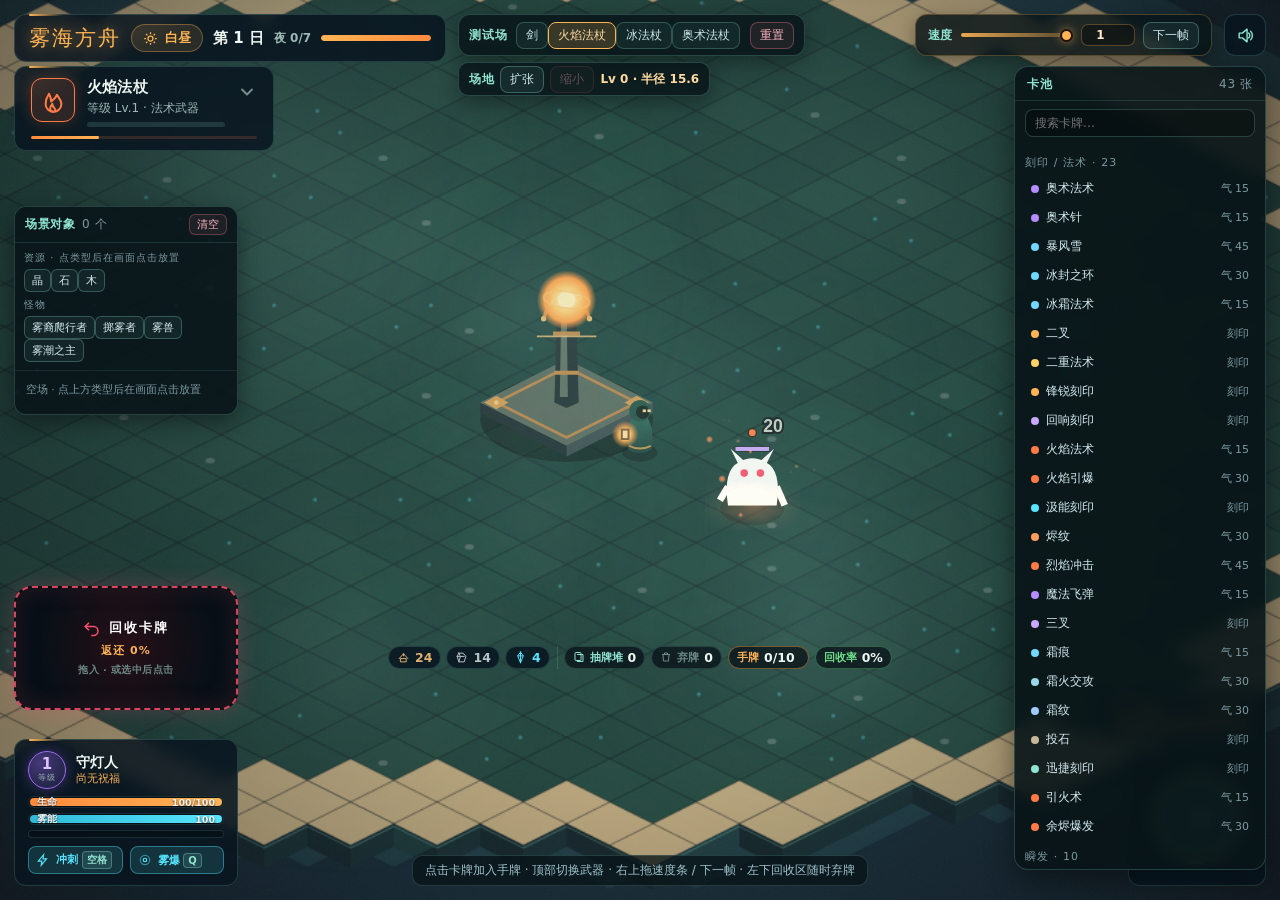
==== commit 34dcc7aa: "feat(testbed): 测试场支持场地逐级扩张与倒放缩小 - resizeField 统一扩缩入口，演出单元改用 from/to 地形状态 - 缩小按新地形统一裁剪外侧实体，环带对象来源标记回退" ====
--- a/testbed.html
+++ b/testbed.html
@@ -20,6 +20,17 @@
   .tbWeap:hover{background:rgba(143,227,208,.16);border-color:rgba(143,227,208,.5);}
   .tbWeap.on{background:rgba(255,180,84,.18);border-color:#ffb454;color:#ffd9a0;}
   #tbWeap #tbReset{margin-left:4px;border-color:rgba(255,122,144,.35);color:#ffb3c0;background:rgba(255,122,144,.08);}
+  /* 场地扩张 / 缩小：紧跟武器条下方 */
+  #tbField{position:fixed;top:60px;left:320px;height:34px;z-index:40;display:flex;align-items:center;gap:6px;
+    padding:0 10px;border-radius:10px;background:rgba(8,20,24,.82);border:1px solid rgba(143,227,208,.22);
+    box-shadow:0 6px 20px rgba(0,0,0,.35);backdrop-filter:blur(6px);font-size:12px;color:#bfe8f5;white-space:nowrap;}
+  #tbField .lbl{color:#8fe3d0;letter-spacing:.06em;font-weight:700;}
+  #tbField button{border:1px solid rgba(143,227,208,.3);background:rgba(143,227,208,.08);color:#cfe9ee;
+    border-radius:8px;padding:4px 9px;font-size:12px;cursor:pointer;font-family:inherit;transition:.15s;}
+  #tbField button:hover:not(:disabled){background:rgba(143,227,208,.18);border-color:rgba(143,227,208,.55);}
+  #tbField button:disabled{opacity:.35;cursor:not-allowed;}
+  #tbField #tbShrink{border-color:rgba(255,122,144,.35);color:#ffb3c0;background:rgba(255,122,144,.08);}
+  #tbField .tbFieldVal{color:#ffd9a0;font-weight:700;min-width:74px;text-align:center;}
   /* 顶部速度控制：紧贴右上按钮组左侧（位置由 JS 量 topRight 后锚定） */
   #tbSpeed{position:fixed;top:14px;right:70px;height:42px;z-index:40;display:flex;align-items:center;gap:8px;
     padding:0 12px;border-radius:12px;background:rgba(8,20,24,.82);border:1px solid rgba(255,180,84,.26);
@@ -247,6 +258,7 @@
 
 <!-- 测试场专用 UI -->
 <div id="tbWeap"><b>测试场</b><span id="tbWeapons"></span><button class="tbWeap" id="tbReset">重置</button></div>
+<div id="tbField"><span class="lbl">场地</span><button id="tbExpand">扩张</button><button id="tbShrink">缩小</button><span class="tbFieldVal" id="tbFieldVal"></span></div>
 <div id="tbSpeed" title="游戏速度 0~1（0=冻结，1=正常）；可拖拽、可填写，也可单帧步进">
   <span class="lbl">速度</span>
   <input id="tbSpeedRange" type="range" min="0" max="1" step="0.1" value="1" aria-label="游戏速度">
--- a/css/style.css
+++ b/css/style.css
@@ -6,7 +6,7 @@
   --violet:#a06bff; --danger:#ff4d6d; --leaf:#6fe08a; --warn:#ffd166;
   --text:#eef7f2; --dim:#9db8b4; --dim2:#6f8a87;
   --wood:#e0b070; --stone:#b9c4c9; --crys:#57e6ff;
-  --disp:'Ma Shan Zheng','Noto Serif SC',serif;
+  --disp:'Noto Serif SC','Songti SC',STSong,'SimSun',serif;
   --body:'Noto Sans SC',system-ui,sans-serif;
   --cw:128px; --ch:179.2px;
 }
@@ -330,11 +330,11 @@
 .scrim{position:absolute;inset:0;background:rgba(4,9,15,.74);backdrop-filter:blur(4px);-webkit-backdrop-filter:blur(4px)}
 
 #menu{justify-content:flex-start;align-items:flex-start}
-#menu .scrim{background:linear-gradient(100deg,rgba(5,11,18,.94) 0%,rgba(5,11,18,.86) 34%,rgba(5,11,18,.35) 62%,rgba(5,11,18,.1) 100%);backdrop-filter:none}
-#menuPanel{position:relative;width:min(470px,94vw);max-height:94vh;height:0;margin:6vh 0 0 4vw;
+#menu .scrim{background:linear-gradient(100deg,rgba(4,9,14,.965) 0%,rgba(4,9,14,.945) 30%,rgba(4,9,14,.86) 45%,rgba(4,9,14,.55) 60%,rgba(4,9,14,.2) 78%,rgba(4,9,14,.05) 100%);backdrop-filter:none}
+#menuPanel{position:relative;width:min(700px,90vw);max-height:94vh;height:0;margin:8vh 0 0 7vw;
   overflow:hidden;transition:height .3s cubic-bezier(.2,.8,.2,1);
-  background:var(--panel2);border:1px solid var(--line);border-radius:18px;box-shadow:0 20px 70px rgba(0,0,0,.6)}
-#menuPanel::before{content:'';position:absolute;top:0;left:24px;right:24px;height:2px;background:linear-gradient(90deg,transparent,var(--amber),var(--ember),transparent);z-index:2}
+  background:none;border:0;border-radius:0;box-shadow:none}
+#menuPanel::before{content:none}
 .menuView{position:absolute;top:0;left:0;right:0;bottom:0;display:flex;flex-direction:column;padding:22px 26px 18px;
   opacity:0;transform:translateX(100%);pointer-events:none;visibility:hidden;
   transition:opacity .3s ease,transform .3s cubic-bezier(.2,.8,.2,1),visibility 0s .3s}
@@ -364,9 +364,11 @@
 .menuScroll::-webkit-scrollbar{width:6px}
 .menuScroll::-webkit-scrollbar-thumb{background:linear-gradient(180deg,var(--amber),var(--ember));border-radius:8px}
 .menuFoot,.prepFoot{flex:none;display:flex;flex-direction:column}
-#gameTitle{font-family:var(--disp);font-size:clamp(42px,7vw,58px);line-height:1.05;color:var(--amber);letter-spacing:6px;
-  text-shadow:0 0 30px rgba(255,180,84,.55),0 3px 6px rgba(0,0,0,.8)}
-#gameSub{font-family:var(--disp);font-size:16px;color:var(--mist);letter-spacing:4px;margin-top:2px}
+#gameTitle{font-family:var(--disp);font-size:clamp(44px,6.2vw,84px);font-weight:500;line-height:1.04;color:#dfe7e9;
+  letter-spacing:.16em;text-shadow:none;display:flex;margin:0}
+#gameSub{display:flex;align-items:center;gap:14px;margin-top:14px;
+  font-family:"SF Mono",Consolas,Menlo,monospace;font-size:10px;letter-spacing:.32em;color:var(--dim)}
+#gameSub .bar{width:52px;height:1px;flex:none;background:linear-gradient(to right,var(--amber),transparent)}
 .prepHead h2{font-family:var(--disp);font-size:30px;letter-spacing:5px;color:var(--amber);margin:0}
 .secT{font-size:12px;font-weight:900;letter-spacing:3px;color:var(--dim);margin:15px 0 8px;display:flex;align-items:center;gap:8px}
 .secT::after{content:'';flex:1;height:1px;background:linear-gradient(90deg,var(--line),transparent)}
@@ -406,13 +408,9 @@
 #ctrlGrid{display:grid;grid-template-columns:1fr 1fr;gap:5px 12px;font-size:12px;color:var(--dim)}
 #ctrlGrid div{display:flex;align-items:center;gap:7px;flex-wrap:nowrap;white-space:nowrap}
 #ctrlGrid div .kb+.kb{margin-left:-3px}
-#startBtn,#launchBtn{width:100%;margin-top:16px;padding:14px;border-radius:13px;font-size:19px;font-weight:900;letter-spacing:8px;color:#1a0e04;
-  background:linear-gradient(135deg,var(--amber),var(--ember));box-shadow:0 6px 26px rgba(255,138,61,.4);transition:all .15s;position:relative;overflow:hidden}
-#startBtn:hover,#launchBtn:hover{transform:translateY(-2px);box-shadow:0 10px 34px rgba(255,138,61,.6)}
-#btnContinue{width:100%;margin-top:10px;padding:12px;border-radius:12px;font-size:16px;font-weight:900;letter-spacing:5px;
-  color:var(--amber);background:rgba(255,180,84,.08);border:1px solid rgba(255,180,84,.5);transition:all .15s}
-#btnContinue:hover{transform:translateY(-1px);border-color:var(--amber);background:rgba(255,180,84,.16);box-shadow:0 0 18px rgba(255,180,84,.22)}
-#btnContinue.noSave{opacity:.5}
+#launchBtn{width:100%;margin-top:16px;padding:14px;border-radius:2px;font-size:15px;font-weight:700;letter-spacing:.5em;color:#1a0e04;
+  background:linear-gradient(135deg,var(--amber),var(--ember));box-shadow:0 6px 26px rgba(255,138,61,.3);transition:all .15s;position:relative;overflow:hidden}
+#launchBtn:hover{transform:translateY(-2px);box-shadow:0 10px 34px rgba(255,138,61,.45)}
 .saveWarn{margin-top:14px;padding:10px 12px;border-radius:10px;border:1px solid rgba(255,77,109,.5);
   background:rgba(255,77,109,.1);font-size:12px;line-height:1.65;color:#ffc9d2;display:flex;
   flex-direction:column;gap:5px;align-items:flex-start}
@@ -421,7 +419,7 @@
 .saveWarn button{align-self:flex-end;padding:4px 14px;border-radius:8px;border:1px solid rgba(255,77,109,.5);
   color:var(--danger);font-size:11px;font-weight:900}
 .saveWarn button:hover{background:rgba(255,77,109,.18)}
-#startBtn::after,#launchBtn::after{content:'';position:absolute;top:0;left:-80%;width:50%;height:100%;transform:skewX(-25deg);
+#launchBtn::after{content:'';position:absolute;top:0;left:-80%;width:50%;height:100%;transform:skewX(-25deg);
   background:linear-gradient(90deg,transparent,rgba(255,255,255,.45),transparent);animation:shine 2.8s infinite}
 @keyframes shine{0%,60%{left:-80%}100%{left:130%}}
 
@@ -652,30 +650,24 @@
 @media (max-height:880px){
   .weaponDrop{padding:8px 10px}
   .menuView{padding:18px 26px 16px}
-  #gameTitle{font-size:clamp(34px,5.4vw,44px);letter-spacing:4px}
-  #gameSub{font-size:14px;letter-spacing:3px}
   .prepHead h2{font-size:26px;letter-spacing:4px}
   .secT{margin:10px 0 6px}
   .blessRow{padding:5px 10px;margin-bottom:5px}
   .blessInfo span{font-size:10px}
-  #startBtn,#launchBtn,#btnContinue{margin-top:12px;padding:11px;font-size:17px;letter-spacing:6px}
+  #launchBtn{margin-top:12px;padding:11px;font-size:14px;letter-spacing:.4em}
   .mBtn{padding:9px;margin-top:7px;font-size:14px}
 }
 @media (max-height:720px){
-  #gameTitle{font-size:clamp(30px,4.6vw,38px)}
-  #gameSub{font-size:13px}
   .prepHead h2{font-size:23px;letter-spacing:3px}
   .secT{margin:8px 0 5px}
   .blessRow{padding:4px 9px;margin-bottom:4px}
   .blessInfo b{font-size:12px}
   #ctrlGrid{font-size:11px;gap:3px 10px}
-  #startBtn,#launchBtn,#btnContinue{padding:9px;font-size:16px}
+  #launchBtn{padding:9px;font-size:13px}
   .mBtn{padding:7px;font-size:13px}
 }
 @media (max-height:640px){
   .menuView{padding:12px 20px 12px}
-  #gameTitle{font-size:26px;letter-spacing:3px}
-  #gameSub{font-size:12px;letter-spacing:2px}
   .secT{font-size:11px;margin:7px 0 4px}
   .diffBtn{padding:5px 4px;font-size:12px}
   .blessRow{padding:3px 8px;margin-bottom:3px;gap:8px}
@@ -686,7 +678,7 @@
   #ctrlGrid{font-size:10.5px;gap:2px 8px}
   #ctrlGrid div{gap:5px}
   .kb{font-size:9px;min-width:14px;padding:0 3px}
-  #startBtn,#launchBtn,#btnContinue{padding:7px;font-size:15px;letter-spacing:4px;margin-top:8px}
+  #launchBtn{padding:7px;font-size:12px;letter-spacing:.35em;margin-top:8px}
   .mBtn{padding:6px;font-size:12.5px;margin-top:5px;letter-spacing:2px}
 }
 @media (max-height:520px){
@@ -695,8 +687,6 @@
   .weaponIcon{width:36px;height:28px}
   .weaponCardBody p{font-size:10px}
   .menuView{padding:9px 16px 9px}
-  #gameTitle{font-size:21px;letter-spacing:2px}
-  #gameSub{font-size:11px}
   .secT{font-size:10px;margin:5px 0 3px;letter-spacing:2px}
   .diffBtn{padding:3px 4px;font-size:11px}
   .diffBtn small{font-size:9px}
@@ -709,13 +699,11 @@
   #emberCount{font-size:14px}
   #ctrlGrid{font-size:10px;gap:1px 8px}
   .kb{font-size:8.5px;min-width:13px;padding:0 3px}
-  #startBtn,#launchBtn,#btnContinue{padding:6px;font-size:14px;letter-spacing:3px;margin-top:6px}
+  #launchBtn{padding:6px;font-size:11px;letter-spacing:.3em;margin-top:6px}
   .mBtn{padding:5px;font-size:11.5px;margin-top:4px}
 }
 @media (max-height:460px){
   .menuView{padding:6px 12px 6px}
-  #gameTitle{font-size:18px;letter-spacing:2px}
-  #gameSub{font-size:10px;letter-spacing:1px}
   .prepHead h2{font-size:18px;letter-spacing:2px}
   .secT{font-size:9px;margin:4px 0 2px;letter-spacing:1px}
   .diffBtn{padding:2px 3px;font-size:10px;border-radius:7px}
@@ -729,7 +717,7 @@
   .blessInfo span{font-size:8px}
   #ctrlGrid{font-size:9px;gap:0 6px}
   .kb{font-size:8px;min-width:12px;padding:0 2px}
-  #startBtn,#launchBtn,#btnContinue{padding:5px;font-size:13px;letter-spacing:2px;margin-top:4px;border-radius:9px}
+  #launchBtn{padding:5px;font-size:10px;letter-spacing:.2em;margin-top:4px;border-radius:2px}
   .mBtn{padding:4px;font-size:11px;margin-top:3px;border-radius:8px}
 }
 @media (max-width:900px){
@@ -773,3 +761,242 @@
   .prepWeaponBtn em{margin-left:auto}
 }
 @media (prefers-reduced-motion:reduce){*{animation-duration:.01s !important}}
+
+/* ============================================================
+   全局菜单皮肤：编辑排版
+   范围：主菜单三视图 / 暂停三层 / 图鉴换皮
+   只改遮罩层配色与排版，局内 HUD 不受影响
+   ============================================================ */
+#menu,#pauseOv,#codexOv{
+  --ink:#060e14;--deep:#0a1822;--sea:#0f2530;
+  --panel:rgba(9,20,28,.82);--panel2:rgba(11,26,35,.94);
+  --line:rgba(150,178,186,.16);--line2:rgba(150,178,186,.30);
+  --mist:#93a8ab;--cyan:#7ab6be;--amber:#e0a267;--ember:#c98553;
+  --violet:#9186b5;--danger:#cf6272;--leaf:#7eb394;--warn:#cfb277;
+  --text:#e2e9ea;--dim:#9aa9ad;--dim2:#6f8187;
+  --e-lamp:#e0a267;--e-lamp-hi:#f0cb9b;
+  --e-expo:cubic-bezier(.16,1,.3,1);
+  --e-slam:cubic-bezier(.18,1.12,.32,1);
+  --e-accel:cubic-bezier(.55,0,.8,.2);
+  --mono:"SF Mono",Consolas,Menlo,monospace;
+}
+
+/* ---------- 背景：经纬网格 / 扫描线 / 跟随光晕 ---------- */
+.uiField{position:absolute;inset:0;pointer-events:none;overflow:hidden}
+.uiGrid{position:absolute;inset:0;opacity:.55;
+  background-image:
+    linear-gradient(to right,var(--line) 1px,transparent 1px),
+    linear-gradient(to bottom,var(--line) 1px,transparent 1px);
+  background-size:56px 56px;background-position:7vw 0;
+  -webkit-mask-image:linear-gradient(to right,#000,#000 46%,transparent 82%);
+  mask-image:linear-gradient(to right,#000,#000 46%,transparent 82%);
+  animation:uiGridDrift 72s linear infinite}
+.uiGrid::after{content:"";position:absolute;inset:0;
+  background-image:linear-gradient(to right,rgba(224,162,103,.07) 1px,transparent 1px);
+  background-size:280px 280px}
+.uiField.compact .uiGrid{opacity:.22;background-size:48px 48px;background-position:0 0;
+  -webkit-mask-image:radial-gradient(ellipse at 26% 44%,#000,transparent 78%);
+  mask-image:radial-gradient(ellipse at 26% 44%,#000,transparent 78%)}
+@keyframes uiGridDrift{from{background-position:7vw 0}to{background-position:calc(7vw + 56px) 56px}}
+
+.uiScan{position:absolute;top:0;bottom:0;left:0;width:2px;opacity:0;
+  background:linear-gradient(to bottom,transparent,var(--e-lamp-hi) 42%,var(--e-lamp) 58%,transparent);
+  box-shadow:0 0 24px 6px rgba(224,162,103,.14);
+  animation:uiScan 1.1s var(--e-expo) both}
+@keyframes uiScan{
+  0%{transform:translateX(-8px);opacity:0}
+  8%{opacity:.85}
+  82%{opacity:.55}
+  100%{transform:translateX(102vw);opacity:0}
+}
+
+.uiGlow{position:absolute;left:0;top:0;width:44vw;height:44vw;border-radius:50%;
+  background:radial-gradient(circle,rgba(224,162,103,.1) 0%,rgba(224,162,103,.04) 40%,transparent 70%);
+  transform:translate(-50%,-50%);will-change:left,top;opacity:0;transition:opacity 1.2s ease}
+#menu.is-settled .uiGlow{opacity:1}
+
+/* ---------- 标题区 ---------- */
+#gameTitle .glyph{display:inline-block;transform:translateX(-40px);clip-path:inset(0 100% 0 0)}
+#menu.is-booting #gameTitle .glyph,
+#menu.is-fast #gameTitle .glyph{
+  animation:uiGlyph .7s var(--e-expo) calc(var(--uiGlyphDelay,0s) + var(--j,0)*.058s) both}
+#menu.is-booting{--uiGlyphDelay:.42s}
+#menu.is-fast{--uiGlyphDelay:.04s}
+#menu.is-settled #gameTitle .glyph{transform:none;clip-path:none}
+@keyframes uiGlyph{
+  0%{transform:translateX(-40px);clip-path:inset(0 100% 0 0)}
+  100%{transform:translateX(0);clip-path:inset(0 0 0 0)}
+}
+
+/* ---------- 主菜单列表 ---------- */
+.menuList{position:relative;display:block;margin-top:clamp(28px,5vh,54px)}
+.cursorMark{position:absolute;left:-18px;top:0;width:2px;height:34px;z-index:2;
+  background:var(--amber);box-shadow:0 0 12px 2px rgba(224,162,103,.26);
+  transform:scaleY(0);transform-origin:top;opacity:0;
+  transition:transform .34s var(--e-expo),top .34s var(--e-expo),height .34s var(--e-expo),opacity .2s}
+.menuList.has-cursor .cursorMark,.pauseList.has-cursor .cursorMark{transform:scaleY(1);opacity:1}
+
+.menuRow{position:relative;display:flex;align-items:baseline;width:100%;height:56px;padding:0;
+  border:0;border-radius:0;background:none;text-align:left;color:inherit;
+  translate:0 0;transition:translate .5s var(--e-expo),opacity .3s}
+.menuRow::before{content:"";position:absolute;left:-2px;right:-2vw;top:-4px;bottom:-4px;
+  background:linear-gradient(90deg,rgba(224,162,103,.11),rgba(224,162,103,.03) 52%,transparent 92%);
+  clip-path:inset(0 100% 0 0);transition:clip-path .58s var(--e-expo);pointer-events:none}
+.menuRow.is-active::before,.menuRow:hover::before{clip-path:inset(0 0 0 0)}
+.menuRow.is-active,.menuRow:hover{translate:22px 0}
+
+.mrNo{font-family:var(--mono);font-size:10px;letter-spacing:.12em;color:var(--dim2);width:34px;flex:none;transition:color .3s}
+.mrRule{width:24px;height:1px;background:var(--line2);flex:none;margin-right:20px;align-self:center;
+  transition:transform .45s var(--e-expo),background .3s}
+.mrZh{font-family:var(--disp);font-size:clamp(20px,2.2vw,27px);font-weight:500;letter-spacing:.14em;
+  color:var(--dim);min-width:150px;transition:color .3s,letter-spacing .45s var(--e-expo)}
+.mrDesc{margin-left:auto;padding-right:10px;font-family:var(--mono);font-size:10px;letter-spacing:.1em;
+  color:var(--amber);white-space:nowrap;clip-path:inset(0 100% 0 0);translate:-10px 0;
+  transition:clip-path .5s var(--e-expo),translate .5s var(--e-expo)}
+.mrDesc span{display:inline-block;opacity:0;translate:-6px 0}
+.menuRow.is-active .mrDesc span,.menuRow:hover .mrDesc span{
+  animation:uiCharLand .34s var(--e-expo) calc(var(--k,0)*.022s) both}
+@keyframes uiCharLand{from{opacity:0;translate:-6px 0}to{opacity:1;translate:0 0}}
+
+.menuRow.is-active .mrNo,.menuRow:hover .mrNo{color:var(--amber)}
+.menuRow.is-active .mrRule,.menuRow:hover .mrRule{transform:scaleX(2.1);background:var(--amber)}
+.menuRow.is-active .mrZh,.menuRow:hover .mrZh{color:var(--e-lamp-hi);letter-spacing:.18em}
+.menuRow.is-active .mrDesc,.menuRow:hover .mrDesc{clip-path:inset(0 0 0 0);translate:0 0}
+.menuRow.primary .mrZh{color:var(--e-lamp-hi)}
+.menuRow.primary .mrRule{background:var(--amber)}
+.menuRow.sub .mrZh{font-size:clamp(17px,1.8vw,21px);color:var(--dim2)}
+.menuRow.sub.is-active .mrZh,.menuRow.sub:hover .mrZh{color:var(--mist)}
+.menuRow.noSave{opacity:.45}
+.menuRow.noSave .mrDesc{color:var(--dim2)}
+.menuRow:focus-visible{outline:1px solid var(--amber);outline-offset:2px}
+
+/* ---------- 入场编排：首次全套，之后快入 ---------- */
+#menu.is-booting .menuRow,#menu.is-fast .menuRow{
+  animation:uiRowIn var(--uiRowDur,.95s) var(--e-slam)
+    calc(var(--uiRowBase,.62s) + var(--i,0)*var(--uiRowStep,.1s)) both}
+#menu.is-booting{--uiRowDur:.95s;--uiRowBase:.62s;--uiRowStep:.1s}
+#menu.is-fast{--uiRowDur:.34s;--uiRowBase:.04s;--uiRowStep:.05s}
+@keyframes uiRowIn{from{transform:translateX(-112vw)}to{transform:translateX(0)}}
+#menu.is-settled .menuRow{animation:none}
+
+/* 遮罩收起时逐项退场 */
+#menu:not(.show) .menuRow{opacity:0;translate:-70px 0;
+  transition:opacity .26s,translate .3s var(--e-accel)}
+#pauseOv:not(.show) .pauseRow{opacity:0;translate:-40px 0;
+  transition:opacity .24s,translate .26s var(--e-accel)}
+
+/* ---------- 暂停面板：与主菜单同一条左侧排版线 ---------- */
+#pauseOv{justify-content:flex-start;align-items:flex-start}
+#pauseOv .scrim{background:linear-gradient(100deg,rgba(4,9,14,.95) 0%,rgba(4,9,14,.92) 30%,rgba(4,9,14,.8) 45%,rgba(4,9,14,.5) 60%,rgba(4,9,14,.18) 78%,rgba(4,9,14,.05) 100%);backdrop-filter:none}
+.pausePanel{width:min(700px,90vw);height:420px;margin:8vh 0 0 7vw;
+  background:none;border:0;border-radius:0;box-shadow:none;
+  backdrop-filter:none;-webkit-backdrop-filter:none}
+.pausePage{justify-content:flex-start}
+.pauseHead{flex:none;margin-bottom:10px;text-align:left}
+.pausePage h2{font-family:var(--disp);font-weight:500;letter-spacing:.18em;color:var(--text);text-shadow:none}
+/* 子页收窄，避免整宽按钮与卡片在左侧版面里被拉长 */
+.pausePage[data-pg="slots"] h2,.pausePage[data-pg="slots"] .msub,
+.pausePage[data-pg="slots"] #pauseSlotList,.pausePage[data-pg="slots"] .mBtn.ghost{max-width:440px}
+.pausePage[data-pg="confirm"] .confirmPage{max-width:340px}
+.pauseList{position:relative;display:flex;flex-direction:column}
+.pauseRow{position:relative;display:flex;align-items:baseline;width:100%;height:46px;padding:0;
+  border:0;border-radius:0;background:none;text-align:left;color:inherit;
+  translate:0 0;transition:translate .42s var(--e-expo),opacity .3s}
+.pauseRow::before{content:"";position:absolute;left:-2px;right:-8px;top:-3px;bottom:-3px;
+  background:linear-gradient(90deg,rgba(224,162,103,.1),transparent 88%);
+  clip-path:inset(0 100% 0 0);transition:clip-path .5s var(--e-expo);pointer-events:none}
+.pauseRow.is-active::before,.pauseRow:hover::before{clip-path:inset(0 0 0 0)}
+.pauseRow.is-active,.pauseRow:hover{translate:14px 0}
+.prNo{font-family:var(--mono);font-size:9px;letter-spacing:.1em;color:var(--dim2);width:26px;flex:none;transition:color .3s}
+.prRule{width:16px;height:1px;background:var(--line2);flex:none;margin-right:14px;align-self:center;
+  transition:transform .4s var(--e-expo),background .3s}
+.prZh{font-family:var(--disp);font-size:18px;font-weight:500;letter-spacing:.14em;color:var(--dim);
+  min-width:88px;transition:color .3s,letter-spacing .4s var(--e-expo)}
+.pauseRow.is-active .prNo,.pauseRow:hover .prNo{color:var(--amber)}
+.pauseRow.is-active .prRule,.pauseRow:hover .prRule{transform:scaleX(1.8);background:var(--amber)}
+.pauseRow.is-active .prZh,.pauseRow:hover .prZh{color:var(--e-lamp-hi);letter-spacing:.18em}
+.pauseRow.primary .prZh{color:var(--e-lamp-hi)}
+.pauseRow:focus-visible{outline:1px solid var(--amber);outline-offset:2px}
+#pauseOv.pause-in .pauseRow{animation:uiRowIn .42s var(--e-slam) calc(var(--i,0)*.055s) both}
+
+/* ---------- 出航准备：随皮肤收紧圆角与装饰 ---------- */
+#menu .prepHead h2{font-family:var(--disp);font-weight:500;letter-spacing:.18em;color:var(--text);text-shadow:none}
+#menu .secT{font-family:var(--mono);font-size:10px;letter-spacing:.24em;font-weight:400}
+#menu .prepWeaponBtn,#menu .diffBtn,#menu .blessRow,#menu .buyBtn,#menu .mBtn,#menu .weaponCard,#menu .weaponDrop{border-radius:2px}
+#menu .prepWeaponBtn{background:rgba(9,20,28,.5)}
+#menu .diffBtn.sel{background:rgba(224,162,103,.1);box-shadow:0 0 12px rgba(224,162,103,.16)}
+
+/* ---------- 图鉴：只换皮，保留窗口与布局 ---------- */
+#codexOv .cxHead h2{letter-spacing:.18em;text-shadow:none}
+#codexOv #cxName{letter-spacing:.06em;font-weight:500}
+#codexOv .cxCat.on{background:rgba(224,162,103,.1)}
+#codexOv #codexPanel::before{opacity:.45}
+
+/* ---------- 桌面端收尾：窄屏只做可用性兜底 ---------- */
+@media (max-width:900px){
+  #menuPanel{width:min(640px,92vw);margin:6vh 0 0 5vw}
+  .pausePanel{width:min(640px,92vw);margin:6vh 0 0 5vw}
+  .mrDesc{display:none}
+  .menuRow.is-active,.menuRow:hover,.pauseRow.is-active,.pauseRow:hover{translate:10px 0}
+  .cursorMark{left:-12px}
+}
+
+/* ---------- 指针反馈：悬停粒子 / 点击涟漪 ---------- */
+.spark{position:fixed;width:4px;height:1px;background:var(--e-lamp-hi,#f0cb9b);
+  box-shadow:0 0 7px #e0a267;pointer-events:none;z-index:40;
+  animation:sparkFly .72s var(--e-expo,cubic-bezier(.16,1,.3,1)) forwards}
+@keyframes sparkFly{
+  0%{transform:translate(0,0) scaleX(1);opacity:.95}
+  100%{transform:translate(var(--dx,40px),var(--dy,0)) scaleX(.15);opacity:0}
+}
+.ripple{position:fixed;width:8px;height:8px;border-radius:50%;
+  border:1px solid rgba(240,203,155,.7);box-shadow:0 0 14px rgba(224,162,103,.25);
+  transform:translate(-50%,-50%);pointer-events:none;z-index:40;
+  animation:rippleOut .95s var(--e-expo,cubic-bezier(.16,1,.3,1)) forwards}
+@keyframes rippleOut{
+  0%{width:8px;height:8px;opacity:.9}
+  100%{width:280px;height:280px;opacity:0}
+}
+
+/* 矮屏：收紧标题与行高，避免整套排版溢出 */
+@media (max-height:780px){
+  #gameTitle{font-size:clamp(38px,5vw,62px)}
+  .menuList{margin-top:22px}
+  .menuRow{height:50px}
+}
+
+/* ============================================================
+   二级菜单：确认框 / 存档位 / 暂停内确认页
+   与主菜单同一条左侧排版线，不再居中弹窗
+   ============================================================ */
+#confirmOv,#slotOv{justify-content:flex-start;align-items:flex-start}
+#confirmOv .scrim,#slotOv .scrim{background:linear-gradient(100deg,rgba(4,9,14,.95) 0%,rgba(4,9,14,.92) 30%,rgba(4,9,14,.8) 45%,rgba(4,9,14,.5) 60%,rgba(4,9,14,.18) 78%,rgba(4,9,14,.05) 100%);backdrop-filter:none}
+#confirmOv .modalBox,#slotOv .modalBox{width:min(560px,90vw);margin:8vh 0 0 7vw;padding:22px 26px;
+  background:none;border:0;border-radius:0;box-shadow:none;text-align:left}
+#confirmOv .confirmBox h2,#slotOv .slotBox h2{font-family:var(--disp);font-weight:500;font-size:32px;
+  letter-spacing:.14em;color:var(--text);text-shadow:none}
+#confirmOv .confirmBox h2{color:var(--e-lamp-hi)}
+#confirmOv .confirmBox.danger h2{color:var(--danger)}
+#confirmOv .msub,#slotOv .msub{color:var(--dim);line-height:1.9;text-align:left;margin-left:0}
+#slotOv .slotBox h2{margin-bottom:14px}
+#slotOv #slotList{gap:8px}
+.pausePage[data-pg="confirm"] .confirmPage{max-width:420px}
+
+/* 行式按钮：确认 / 取消 / 删除 / 返回 */
+#confirmOv .mBtn,#slotOv .mBtn,
+.pausePage[data-pg="confirm"] .mBtn,.pausePage[data-pg="slots"] .mBtn{
+  width:100%;height:46px;margin:0;padding:0;justify-content:flex-start;text-align:left;
+  background:none;border:0;border-bottom:1px solid var(--line);border-radius:0;
+  color:var(--dim);font-family:var(--disp);font-weight:500;font-size:18px;letter-spacing:.14em;
+  translate:0 0;transition:color .3s,translate .4s var(--e-expo),border-color .3s}
+#confirmOv .mBtn:hover,#slotOv .mBtn:hover,
+.pausePage[data-pg="confirm"] .mBtn:hover,.pausePage[data-pg="slots"] .mBtn:hover{
+  color:var(--e-lamp-hi);translate:12px 0;border-color:var(--line2);box-shadow:none}
+#confirmOv .mBtn.primary,#slotOv .mBtn.primary,
+.pausePage[data-pg="confirm"] .mBtn.primary{color:var(--e-lamp-hi)}
+#confirmOv .mBtn.primary.danger,.pausePage[data-pg="confirm"] .mBtn.primary.danger{
+  color:var(--danger);background:none}
+#confirmOv .mBtn.primary.danger:hover,.pausePage[data-pg="confirm"] .mBtn.primary.danger:hover{
+  color:#f19aa6;box-shadow:none}
+#slotOv #slotDelete:hover{color:var(--danger);border-color:rgba(207,98,114,.5);box-shadow:none}
+#slotOv #slotDelete{margin-top:0}
